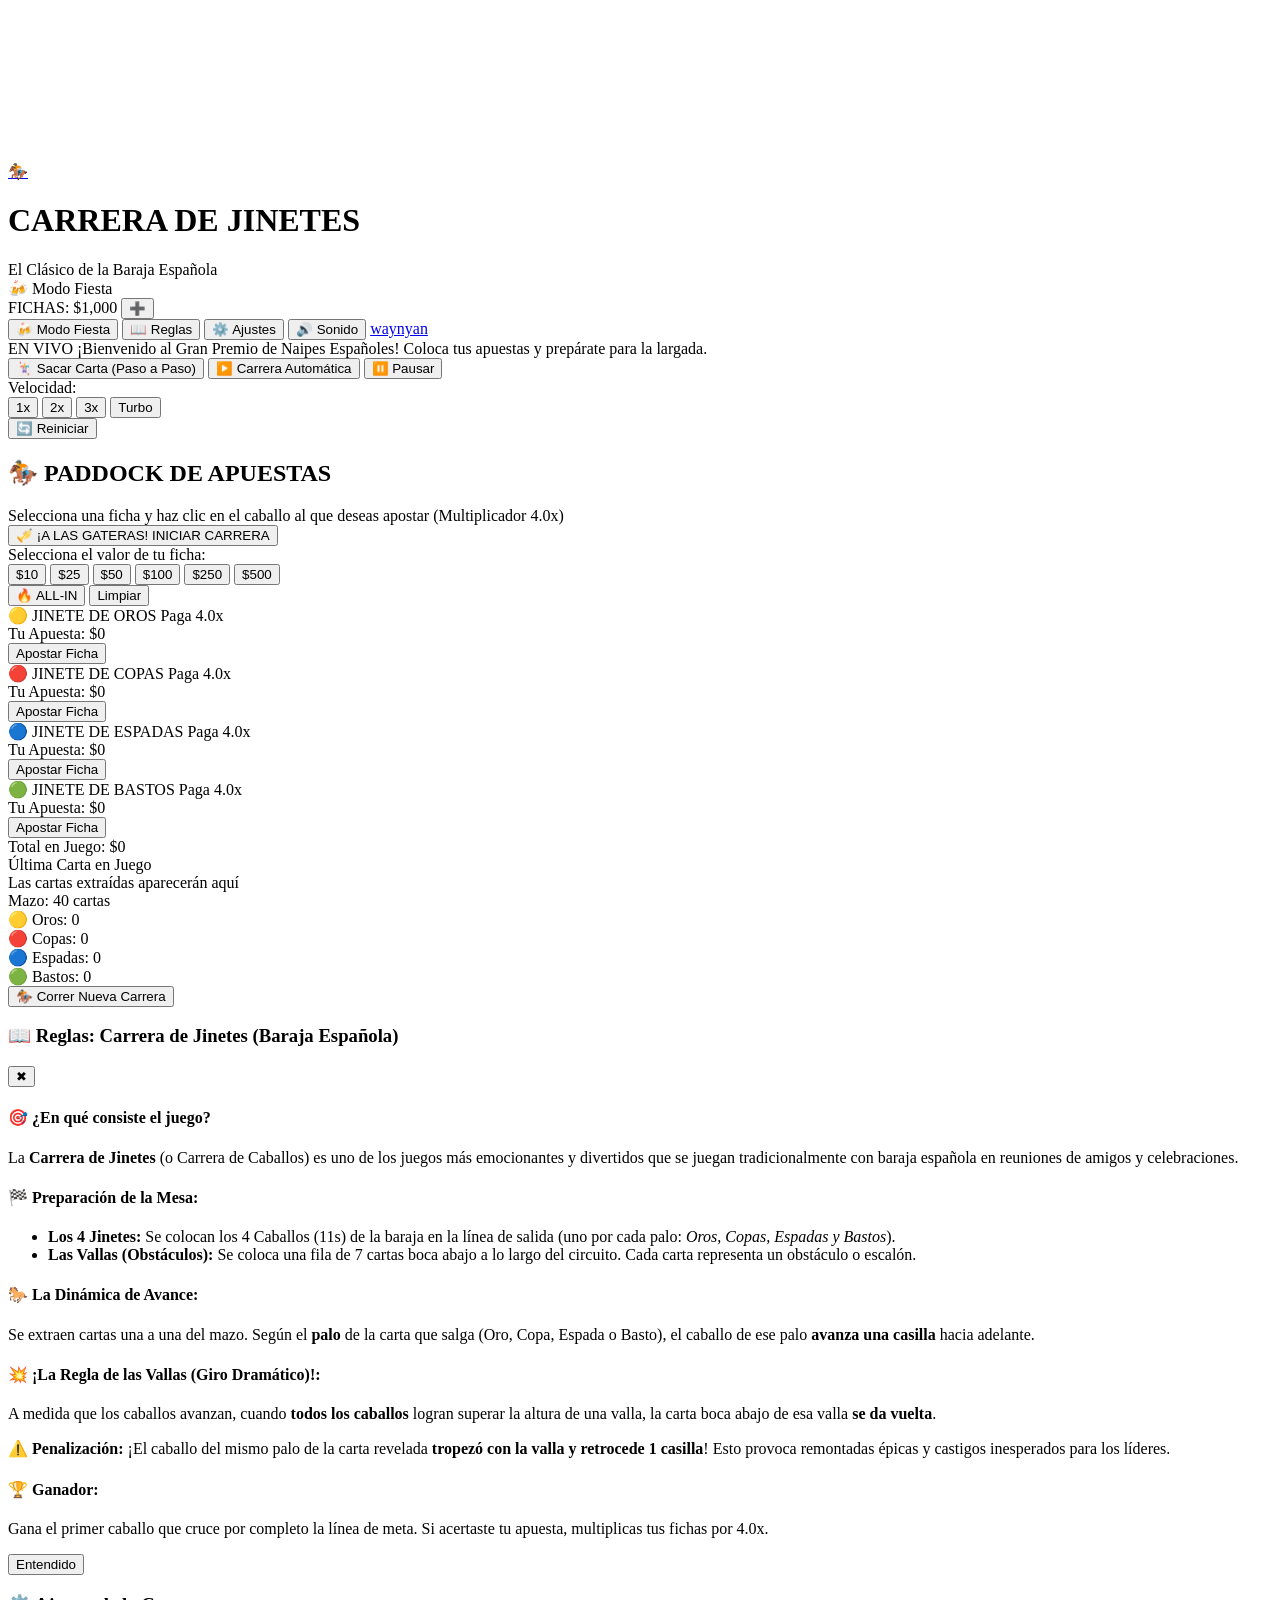
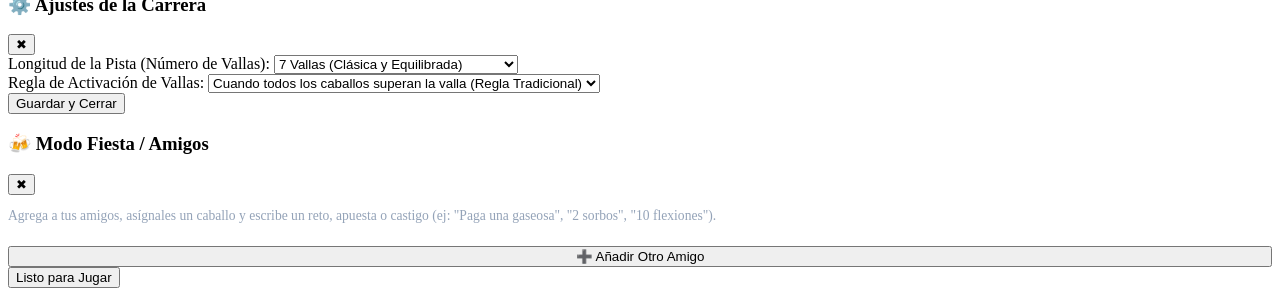
==== index.html @ e320aa8e "Corrige lógica de apuestas, vallas, móvil y agrega PWA" ====
<!DOCTYPE html>
<html lang="es">
<head>
    <meta charset="UTF-8">
    <meta name="viewport" content="width=device-width, initial-scale=1.0, viewport-fit=cover">
    <meta name="theme-color" content="#0f172a">
    <meta name="description" content="Carrera de Jinetes con baraja española de 40 cartas.">
    <title>Carrera de Jinetes - Baraja Española</title>
    <link rel="manifest" href="manifest.webmanifest">
    <link rel="icon" href="icon.svg" type="image/svg+xml">
    <link rel="stylesheet" href="style.css">
</head>
<body>
    <!-- Canvas para lluvia de confeti triunfal -->
    <canvas id="confetti-canvas"></canvas>

    <!-- Encabezado Principal -->
    <header class="game-header">
        <div class="logo-area">
            <a class="back-home logo-icon" href="../" title="Volver a gemu404.cl">🏇</a>
            <div class="title-wrap">
                <h1>CARRERA DE JINETES</h1>
                <span class="subtitle">El Clásico de la Baraja Española</span>
            </div>
        </div>

        <div class="header-actions">
            <!-- Indicador Modo Fiesta -->
            <span id="party-mode-indicator" class="party-badge-indicator hidden">🍻 Modo Fiesta</span>

            <!-- Fichas / Bankroll del Jugador -->
            <div class="bankroll-box" title="Tus fichas disponibles">
                <span class="bankroll-label">FICHAS:</span>
                <span class="bankroll-val" id="bankroll-display">$1,000</span>
                <button id="btn-reload-chips" class="btn-icon-reload" title="Recargar $500 fichas">➕</button>
            </div>

            <!-- Botones de Utilidad -->
            <button id="btn-open-party" class="btn-header" title="Jugar con amigos / retos">🍻 Modo Fiesta</button>
            <button id="btn-open-rules" class="btn-header" title="Ver reglas del juego">📖 Reglas</button>
            <button id="btn-open-settings" class="btn-header" title="Ajustes de la carrera">⚙️ Ajustes</button>
            <button id="btn-toggle-sound" class="btn-header">🔊 Sonido</button>
            <a href="waynyan/" class="btn-header" title="Versión waynyan">waynyan</a>
        </div>
    </header>

    <!-- Ticker del Relator del Hipódromo -->
    <div class="commentary-bar">
        <span class="commentary-badge">EN VIVO</span>
        <span id="commentary-text" class="commentary-text">
            ¡Bienvenido al Gran Premio de Naipes Españoles! Coloca tus apuestas y prepárate para la largada.
        </span>
    </div>

    <!-- Layout Principal -->
    <main class="main-layout">
        <!-- Sección de Pista y Carril de Carreras -->
        <section class="track-section">
            <!-- La Pista de Carreras de Naipes (Canvas / DOM Grid) -->
            <div class="track-container" id="race-track">
                <!-- Se genera dinámicamente: Salida, Vallas, Carriles y Meta -->
            </div>

            <!-- Barra de Controles durante la carrera (oculta al inicio) -->
            <div class="race-controls-bar hidden" id="race-controls-bar">
                <div class="controls-left">
                    <button id="btn-draw-card" class="btn-primary">
                        <span>🃏</span> Sacar Carta (Paso a Paso)
                    </button>
                    <button id="btn-auto-race" class="btn-secondary">
                        <span>▶️</span> Carrera Automática
                    </button>
                    <button id="btn-pause-race" class="btn-secondary btn-pause hidden">
                        <span>⏸️</span> Pausar
                    </button>
                </div>

                <div class="controls-right">
                    <div class="speed-control">
                        <span class="speed-label">Velocidad:</span>
                        <div class="speed-buttons">
                            <button class="btn-speed" data-speed="1600">1x</button>
                            <button class="btn-speed active" data-speed="1000">2x</button>
                            <button class="btn-speed" data-speed="500">3x</button>
                            <button class="btn-speed" data-speed="250">Turbo</button>
                        </div>
                    </div>
                    <button id="btn-restart-now" class="btn-header">🔄 Reiniciar</button>
                </div>
            </div>

            <!-- Panel de Apuestas / Paddock (Visible antes de largar) -->
            <div class="paddock-panel" id="paddock-panel">
                <div class="paddock-header">
                    <div>
                        <h2>🏇 PADDOCK DE APUESTAS</h2>
                        <span class="paddock-sub">Selecciona una ficha y haz clic en el caballo al que deseas apostar (Multiplicador 4.0x)</span>
                    </div>
                    <button id="btn-start-race" class="btn-primary">
                        <span>🎺</span> ¡A LAS GATERAS! INICIAR CARRERA
                    </button>
                </div>

                <!-- Selector de Fichas de Casino -->
                <div class="chips-selector-bar">
                    <span class="chips-label">Selecciona el valor de tu ficha:</span>
                    <div class="chips-list">
                        <button class="chip-btn chip-10" data-amount="10">$10</button>
                        <button class="chip-btn chip-25" data-amount="25">$25</button>
                        <button class="chip-btn chip-50 active" data-amount="50">$50</button>
                        <button class="chip-btn chip-100" data-amount="100">$100</button>
                        <button class="chip-btn chip-250" data-amount="250">$250</button>
                        <button class="chip-btn chip-500" data-amount="500">$500</button>
                    </div>
                    <div class="bet-quick-actions">
                        <button id="btn-all-in" class="btn-action-small btn-all-in">🔥 ALL-IN</button>
                        <button id="btn-clear-bets" class="btn-action-small">Limpiar</button>
                    </div>
                </div>

                <!-- Tarjetas de Apuesta de los 4 Caballos -->
                <div class="paddock-grid">
                    <!-- Jinete de Oros -->
                    <div class="suit-bet-card" data-suit="oros" style="border-top: 4px solid var(--suit-oros);">
                        <div class="suit-card-top">
                            <span class="suit-card-title">🟡 JINETE DE OROS</span>
                            <span class="suit-card-odds">Paga 4.0x</span>
                        </div>
                        <div class="suit-bet-box">
                            <span class="bet-label">Tu Apuesta:</span>
                            <span class="suit-bet-amount" data-suit="oros">$0</span>
                        </div>
                        <button class="btn-bet-suit" data-suit="oros">Apostar Ficha</button>
                    </div>

                    <!-- Jinete de Copas -->
                    <div class="suit-bet-card" data-suit="copas" style="border-top: 4px solid var(--suit-copas);">
                        <div class="suit-card-top">
                            <span class="suit-card-title">🔴 JINETE DE COPAS</span>
                            <span class="suit-card-odds">Paga 4.0x</span>
                        </div>
                        <div class="suit-bet-box">
                            <span class="bet-label">Tu Apuesta:</span>
                            <span class="suit-bet-amount" data-suit="copas">$0</span>
                        </div>
                        <button class="btn-bet-suit" data-suit="copas">Apostar Ficha</button>
                    </div>

                    <!-- Jinete de Espadas -->
                    <div class="suit-bet-card" data-suit="espadas" style="border-top: 4px solid var(--suit-espadas);">
                        <div class="suit-card-top">
                            <span class="suit-card-title">🔵 JINETE DE ESPADAS</span>
                            <span class="suit-card-odds">Paga 4.0x</span>
                        </div>
                        <div class="suit-bet-box">
                            <span class="bet-label">Tu Apuesta:</span>
                            <span class="suit-bet-amount" data-suit="espadas">$0</span>
                        </div>
                        <button class="btn-bet-suit" data-suit="espadas">Apostar Ficha</button>
                    </div>

                    <!-- Jinete de Bastos -->
                    <div class="suit-bet-card" data-suit="bastos" style="border-top: 4px solid var(--suit-bastos);">
                        <div class="suit-card-top">
                            <span class="suit-card-title">🟢 JINETE DE BASTOS</span>
                            <span class="suit-card-odds">Paga 4.0x</span>
                        </div>
                        <div class="suit-bet-box">
                            <span class="bet-label">Tu Apuesta:</span>
                            <span class="suit-bet-amount" data-suit="bastos">$0</span>
                        </div>
                        <button class="btn-bet-suit" data-suit="bastos">Apostar Ficha</button>
                    </div>
                </div>

                <div class="paddock-footer">
                    <div class="total-bet-summary">
                        Total en Juego: <span id="total-bet-display" class="total-bet-val">$0</span>
                    </div>
                </div>
            </div>
        </section>

        <!-- Barra Lateral: El Mazo y Carta Activa -->
        <aside class="side-panel">
            <div class="deck-card-box" id="side-deck-section">
                <div class="deck-box-title">Última Carta en Juego</div>
                <div class="current-card-slot" id="current-card-slot">
                    <div class="card-draw-placeholder">Las cartas extraídas aparecerán aquí</div>
                </div>
            </div>

            <!-- Contador de Cartas Restantes por Palo -->
            <div class="stats-card-box">
                <div class="deck-box-title">Mazo: <span id="deck-count">40 cartas</span></div>
                <div class="stats-grid">
                    <div class="stat-item" style="border-left: 3px solid var(--suit-oros);">
                        <span>🟡 Oros:</span>
                        <span class="stat-count" id="count-stat-oros">0</span>
                    </div>
                    <div class="stat-item" style="border-left: 3px solid var(--suit-copas);">
                        <span>🔴 Copas:</span>
                        <span class="stat-count" id="count-stat-copas">0</span>
                    </div>
                    <div class="stat-item" style="border-left: 3px solid var(--suit-espadas);">
                        <span>🔵 Espadas:</span>
                        <span class="stat-count" id="count-stat-espadas">0</span>
                    </div>
                    <div class="stat-item" style="border-left: 3px solid var(--suit-bastos);">
                        <span>🟢 Bastos:</span>
                        <span class="stat-count" id="count-stat-bastos">0</span>
                    </div>
                </div>
            </div>
        </aside>
    </main>

    <!-- Modal de Victoria y Podio -->
    <div id="modal-victory" class="modal-overlay hidden">
        <div class="modal-card">
            <div class="modal-body" id="victory-details">
                <!-- Rellenado dinámicamente con podio y premios -->
            </div>
            <div class="modal-footer">
                <button id="btn-new-race" class="btn-primary">🏇 Correr Nueva Carrera</button>
            </div>
        </div>
    </div>

    <!-- Modal de Reglas del Juego -->
    <div id="modal-rules" class="modal-overlay hidden">
        <div class="modal-card">
            <div class="modal-header">
                <h3>📖 Reglas: Carrera de Jinetes (Baraja Española)</h3>
                <button class="btn-close-modal btn-close-rules">✖</button>
            </div>
            <div class="modal-body rules-content">
                <h4>🎯 ¿En qué consiste el juego?</h4>
                <p>
                    La <strong>Carrera de Jinetes</strong> (o Carrera de Caballos) es uno de los juegos más emocionantes y divertidos que se juegan tradicionalmente con baraja española en reuniones de amigos y celebraciones.
                </p>
                <h4>🏁 Preparación de la Mesa:</h4>
                <ul>
                    <li><strong>Los 4 Jinetes:</strong> Se colocan los 4 Caballos (11s) de la baraja en la línea de salida (uno por cada palo: <em>Oros, Copas, Espadas y Bastos</em>).</li>
                    <li><strong>Las Vallas (Obstáculos):</strong> Se coloca una fila de 7 cartas boca abajo a lo largo del circuito. Cada carta representa un obstáculo o escalón.</li>
                </ul>
                <h4>🐎 La Dinámica de Avance:</h4>
                <p>
                    Se extraen cartas una a una del mazo. Según el <strong>palo</strong> de la carta que salga (Oro, Copa, Espada o Basto), el caballo de ese palo <strong>avanza una casilla</strong> hacia adelante.
                </p>
                <h4>💥 ¡La Regla de las Vallas (Giro Dramático)!:</h4>
                <p>
                    A medida que los caballos avanzan, cuando <strong>todos los caballos</strong> logran superar la altura de una valla, la carta boca abajo de esa valla <strong>se da vuelta</strong>.
                </p>
                <p>
                    ⚠️ <strong>Penalización:</strong> ¡El caballo del mismo palo de la carta revelada <strong>tropezó con la valla y retrocede 1 casilla</strong>! Esto provoca remontadas épicas y castigos inesperados para los líderes.
                </p>
                <h4>🏆 Ganador:</h4>
                <p>
                    Gana el primer caballo que cruce por completo la línea de meta. Si acertaste tu apuesta, multiplicas tus fichas por 4.0x.
                </p>
            </div>
            <div class="modal-footer">
                <button class="btn-secondary btn-close-rules">Entendido</button>
            </div>
        </div>
    </div>

    <!-- Modal de Ajustes -->
    <div id="modal-settings" class="modal-overlay hidden">
        <div class="modal-card">
            <div class="modal-header">
                <h3>⚙️ Ajustes de la Carrera</h3>
                <button class="btn-close-modal btn-close-settings">✖</button>
            </div>
            <div class="modal-body">
                <div class="form-group">
                    <label for="select-hurdles-count">Longitud de la Pista (Número de Vallas):</label>
                    <select id="select-hurdles-count">
                        <option value="5">5 Vallas (Carrera Rápida y Explosiva)</option>
                        <option value="7" selected>7 Vallas (Clásica y Equilibrada)</option>
                        <option value="9">9 Vallas (Épica de Gran Fondo)</option>
                    </select>
                </div>
                <div class="form-group">
                    <label for="select-hurdle-rule">Regla de Activación de Vallas:</label>
                    <select id="select-hurdle-rule">
                        <option value="all_cross" selected>Cuando todos los caballos superan la valla (Regla Tradicional)</option>
                        <option value="first_reaches">Cuando el primer caballo pisa la valla (Regla Caótica)</option>
                    </select>
                </div>
            </div>
            <div class="modal-footer">
                <button class="btn-secondary btn-close-settings">Guardar y Cerrar</button>
            </div>
        </div>
    </div>

    <!-- Modal de Modo Fiesta / Amigos -->
    <div id="modal-party" class="modal-overlay hidden">
        <div class="modal-card">
            <div class="modal-header">
                <h3>🍻 Modo Fiesta / Amigos</h3>
                <button class="btn-close-modal btn-close-party">✖</button>
            </div>
            <div class="modal-body">
                <p style="font-size: 0.85rem; color: #94a3b8; margin-bottom: 12px;">
                    Agrega a tus amigos, asígnales un caballo y escribe un reto, apuesta o castigo (ej: "Paga una gaseosa", "2 sorbos", "10 flexiones").
                </p>
                <div id="party-players-list">
                    <!-- Filas dinámicas -->
                </div>
                <button id="btn-add-party-player" class="btn-secondary" style="margin-top: 10px; width: 100%;">
                    ➕ Añadir Otro Amigo
                </button>
            </div>
            <div class="modal-footer">
                <button class="btn-primary btn-close-party">Listo para Jugar</button>
            </div>
        </div>
    </div>

    <!-- Scripts del Juego -->
    <script src="audio.js"></script>
    <script src="deck.js"></script>
    <script src="game.js"></script>
    <script>
        if ('serviceWorker' in navigator && location.protocol !== 'file:') {
            navigator.serviceWorker.register('sw.js').catch(() => {});
        }
    </script>
</body>
</html>
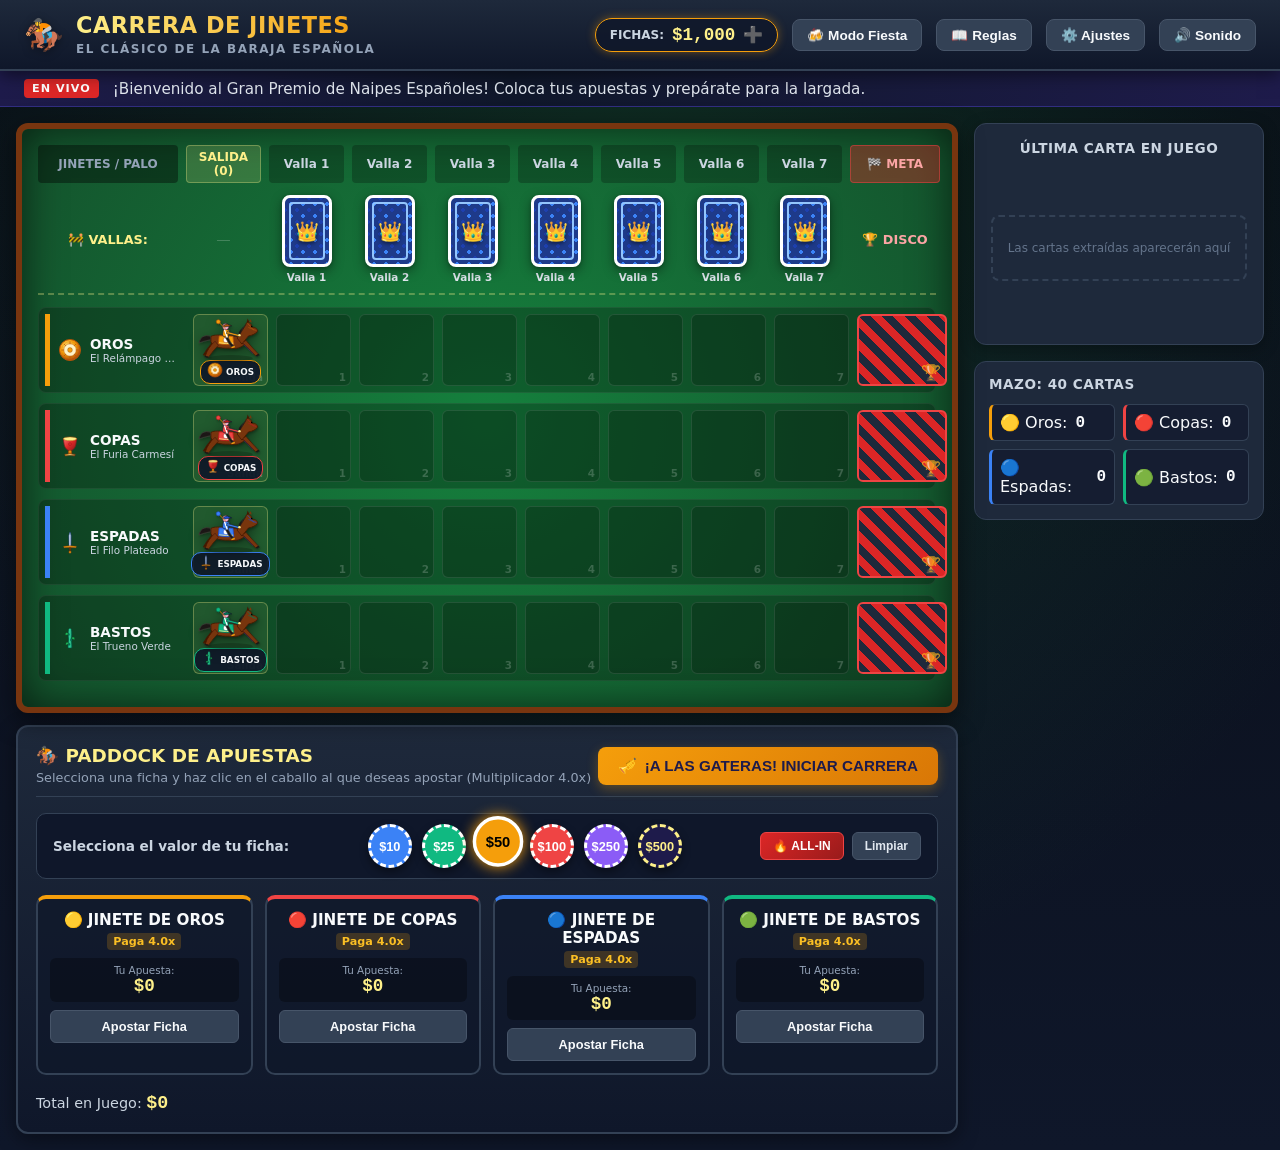
==== commit cf403976: "Importa versión original de Carrera de Jinetes" ====
--- a/index.html
+++ b/index.html
@@ -2,12 +2,8 @@
 <html lang="es">
 <head>
     <meta charset="UTF-8">
-    <meta name="viewport" content="width=device-width, initial-scale=1.0, viewport-fit=cover">
-    <meta name="theme-color" content="#0f172a">
-    <meta name="description" content="Carrera de Jinetes con baraja española de 40 cartas.">
+    <meta name="viewport" content="width=device-width, initial-scale=1.0">
     <title>Carrera de Jinetes - Baraja Española</title>
-    <link rel="manifest" href="manifest.webmanifest">
-    <link rel="icon" href="icon.svg" type="image/svg+xml">
     <link rel="stylesheet" href="style.css">
 </head>
 <body>
@@ -17,7 +13,7 @@
     <!-- Encabezado Principal -->
     <header class="game-header">
         <div class="logo-area">
-            <a class="back-home logo-icon" href="../" title="Volver a gemu404.cl">🏇</a>
+            <span class="logo-icon">🏇</span>
             <div class="title-wrap">
                 <h1>CARRERA DE JINETES</h1>
                 <span class="subtitle">El Clásico de la Baraja Española</span>
@@ -40,7 +36,6 @@
             <button id="btn-open-rules" class="btn-header" title="Ver reglas del juego">📖 Reglas</button>
             <button id="btn-open-settings" class="btn-header" title="Ajustes de la carrera">⚙️ Ajustes</button>
             <button id="btn-toggle-sound" class="btn-header">🔊 Sonido</button>
-            <a href="waynyan/" class="btn-header" title="Versión waynyan">waynyan</a>
         </div>
     </header>
 
@@ -324,10 +319,5 @@
     <script src="audio.js"></script>
     <script src="deck.js"></script>
     <script src="game.js"></script>
-    <script>
-        if ('serviceWorker' in navigator && location.protocol !== 'file:') {
-            navigator.serviceWorker.register('sw.js').catch(() => {});
-        }
-    </script>
 </body>
 </html>
--- a/style.css
+++ b/style.css
@@ -0,0 +1,1396 @@
+/* Estilos Visuales: Carrera de Jinetes (Baraja Española) */
+:root {
+    --bg-dark: #0f172a;
+    --turf-green: #15803d;
+    --turf-dark: #166534;
+    --turf-track: #14532d;
+    --wood-border: #78350f;
+    --wood-dark: #451a03;
+    --gold: #f59e0b;
+    --gold-bright: #fbbf24;
+    --gold-glow: rgba(245, 158, 11, 0.4);
+    
+    --card-width: 90px;
+    --card-height: 135px;
+    --card-radius: 8px;
+    
+    --suit-oros: #f59e0b;
+    --suit-copas: #ef4444;
+    --suit-espadas: #3b82f6;
+    --suit-bastos: #10b981;
+}
+
+* {
+    box-sizing: border-box;
+    margin: 0;
+    padding: 0;
+    user-select: none;
+    -webkit-user-select: none;
+}
+
+body {
+    font-family: 'Segoe UI', system-ui, -apple-system, BlinkMacSystemFont, Roboto, sans-serif;
+    background-color: var(--bg-dark);
+    background-image: 
+        radial-gradient(circle at 50% 20%, rgba(20, 83, 45, 0.45) 0%, transparent 70%),
+        linear-gradient(to bottom, #090d16, #0f172a 100%);
+    color: #f8fafc;
+    min-height: 100vh;
+    display: flex;
+    flex-direction: column;
+    overflow-x: hidden;
+}
+
+/* Encabezado Superior */
+.game-header {
+    background: linear-gradient(180deg, #1e293b 0%, #0f172a 100%);
+    border-bottom: 2px solid #334155;
+    padding: 12px 24px;
+    display: flex;
+    justify-content: space-between;
+    align-items: center;
+    box-shadow: 0 4px 16px rgba(0, 0, 0, 0.5);
+    z-index: 20;
+}
+
+.logo-area {
+    display: flex;
+    align-items: center;
+    gap: 12px;
+}
+
+.logo-icon {
+    font-size: 2rem;
+    filter: drop-shadow(0 2px 4px rgba(0,0,0,0.4));
+}
+
+.title-wrap h1 {
+    font-size: 1.4rem;
+    font-weight: 800;
+    background: linear-gradient(90deg, #fef08a, #f59e0b);
+    -webkit-background-clip: text;
+    -webkit-text-fill-color: transparent;
+    letter-spacing: 0.5px;
+}
+
+.subtitle {
+    font-size: 0.75rem;
+    color: #94a3b8;
+    text-transform: uppercase;
+    letter-spacing: 1.5px;
+    font-weight: 600;
+}
+
+.header-actions {
+    display: flex;
+    align-items: center;
+    gap: 14px;
+}
+
+.bankroll-box {
+    background: rgba(15, 23, 42, 0.8);
+    border: 1px solid var(--gold);
+    padding: 6px 14px;
+    border-radius: 20px;
+    display: flex;
+    align-items: center;
+    gap: 8px;
+    box-shadow: 0 0 10px var(--gold-glow);
+}
+
+.bankroll-label {
+    font-size: 0.75rem;
+    color: #cbd5e1;
+    font-weight: 600;
+}
+
+.bankroll-val {
+    font-size: 1.1rem;
+    font-weight: 800;
+    color: #fef08a;
+    font-family: monospace;
+}
+
+.btn-icon-reload {
+    background: transparent;
+    border: none;
+    color: var(--gold);
+    cursor: pointer;
+    font-size: 1rem;
+    transition: transform 0.2s;
+}
+
+.btn-icon-reload:hover {
+    transform: rotate(90deg);
+}
+
+.btn-header {
+    background: #334155;
+    color: #f8fafc;
+    border: 1px solid #475569;
+    padding: 7px 14px;
+    border-radius: 8px;
+    font-size: 0.85rem;
+    font-weight: 600;
+    cursor: pointer;
+    transition: all 0.2s;
+}
+
+.btn-header:hover {
+    background: #475569;
+    border-color: #64748b;
+}
+
+.btn-header.muted {
+    background: #451a03;
+    border-color: #78350f;
+    color: #fca5a5;
+}
+
+.party-badge-indicator {
+    background: #8b5cf6;
+    color: #ffffff;
+    font-size: 0.75rem;
+    font-weight: 700;
+    padding: 4px 10px;
+    border-radius: 12px;
+}
+
+/* Barra del Relator del Hipódromo */
+.commentary-bar {
+    background: linear-gradient(90deg, #1e1b4b, #0f172a 40%, #1e1b4b);
+    border-bottom: 1px solid #312e81;
+    padding: 8px 24px;
+    display: flex;
+    align-items: center;
+    gap: 14px;
+    font-size: 0.95rem;
+}
+
+.commentary-badge {
+    background: #dc2626;
+    color: #ffffff;
+    font-size: 0.7rem;
+    font-weight: 800;
+    padding: 3px 8px;
+    border-radius: 4px;
+    letter-spacing: 1px;
+    animation: blink-live 1.8s infinite;
+}
+
+@keyframes blink-live {
+    0%, 100% { opacity: 1; }
+    50% { opacity: 0.4; }
+}
+
+.commentary-text {
+    color: #e2e8f0;
+    font-weight: 500;
+    transition: all 0.3s ease;
+}
+
+.commentary-pulse {
+    animation: text-pop 0.4s ease;
+}
+
+@keyframes text-pop {
+    0% { transform: scale(0.98); opacity: 0.7; }
+    50% { transform: scale(1.02); color: #fef08a; }
+    100% { transform: scale(1); opacity: 1; }
+}
+
+/* Contenedor Principal */
+.main-layout {
+    display: flex;
+    flex: 1;
+    padding: 16px;
+    gap: 16px;
+    max-width: 1650px;
+    margin: 0 auto;
+    width: 100%;
+}
+
+/* Área de Pista y Carreras */
+.track-section {
+    flex: 1;
+    display: flex;
+    flex-direction: column;
+    gap: 12px;
+    min-width: 0;
+}
+
+.track-container {
+    background: radial-gradient(circle at 50% 50%, #15803d 0%, #14532d 100%);
+    border: 6px solid #78350f;
+    border-radius: 12px;
+    box-shadow: 
+        inset 0 0 40px rgba(0,0,0,0.6),
+        0 8px 24px rgba(0,0,0,0.5);
+    padding: 16px;
+    position: relative;
+    overflow-x: auto;
+}
+
+/* Alineación Perfecta de la Cuadrícula usando la variable CSS --steps-count */
+.track-steps-header {
+    display: grid;
+    grid-template-columns: 140px minmax(75px, 1fr) repeat(var(--steps-count, 7), minmax(75px, 1fr)) 90px;
+    gap: 8px;
+    margin-bottom: 6px;
+    text-align: center;
+    font-size: 0.75rem;
+    font-weight: 700;
+    color: #cbd5e1;
+    min-width: 820px;
+}
+
+.step-lane-label {
+    background: rgba(0,0,0,0.4);
+    padding: 4px;
+    border-radius: 4px;
+    color: #94a3b8;
+    display: flex;
+    align-items: center;
+    justify-content: center;
+}
+
+.step-start-label {
+    background: rgba(254, 240, 138, 0.15);
+    border: 1px solid rgba(254, 240, 138, 0.3);
+    padding: 4px;
+    border-radius: 4px;
+    color: #fef08a;
+    display: flex;
+    align-items: center;
+    justify-content: center;
+}
+
+.step-num-label {
+    background: rgba(0,0,0,0.25);
+    padding: 4px;
+    border-radius: 4px;
+    display: flex;
+    align-items: center;
+    justify-content: center;
+}
+
+.step-finish-label {
+    background: rgba(220, 38, 38, 0.4);
+    border: 1px solid rgba(239, 68, 68, 0.5);
+    color: #fca5a5;
+    padding: 4px;
+    border-radius: 4px;
+    display: flex;
+    align-items: center;
+    justify-content: center;
+}
+
+/* Fila de Vallas / Obstáculos */
+.track-hurdles-row {
+    display: grid;
+    grid-template-columns: 140px minmax(75px, 1fr) repeat(var(--steps-count, 7), minmax(75px, 1fr)) 90px;
+    gap: 8px;
+    padding: 6px 0 10px 0;
+    margin-bottom: 12px;
+    border-bottom: 2px dashed rgba(254, 240, 138, 0.3);
+    align-items: center;
+    min-width: 820px;
+}
+
+.hurdle-placeholder {
+    color: #fef08a;
+    font-weight: 800;
+    font-size: 0.8rem;
+    display: flex;
+    align-items: center;
+    justify-content: center;
+}
+
+.hurdle-empty-start {
+    color: rgba(255, 255, 255, 0.2);
+    font-size: 0.9rem;
+    display: flex;
+    align-items: center;
+    justify-content: center;
+}
+
+.hurdle-finish-banner {
+    color: #fca5a5;
+    font-weight: 800;
+    font-size: 0.8rem;
+    text-align: center;
+}
+
+.hurdle-cell {
+    display: flex;
+    flex-direction: column;
+    align-items: center;
+    gap: 4px;
+    position: relative;
+}
+
+.hurdle-label {
+    font-size: 0.65rem;
+    color: #e2e8f0;
+    font-weight: 600;
+}
+
+.hurdle-card-wrapper {
+    perspective: 800px;
+    width: 50px;
+    height: 72px;
+    transition: transform 0.6s cubic-bezier(0.4, 0, 0.2, 1);
+}
+
+.hurdle-card-wrapper .spanish-card {
+    width: 100% !important;
+    height: 100% !important;
+}
+
+.hurdle-card-wrapper .spanish-card .card-border {
+    padding: 2px;
+}
+
+.hurdle-card-wrapper .spanish-card .suit-svg {
+    width: 16px !important;
+    height: 16px !important;
+}
+
+.hurdle-card-wrapper .spanish-card .card-val {
+    font-size: 0.65rem !important;
+}
+
+.hurdle-trigger-flip {
+    animation: flip-hurdle-3d 0.8s cubic-bezier(0.4, 0, 0.2, 1) forwards;
+}
+
+@keyframes flip-hurdle-3d {
+    0% { transform: scale(1) rotateY(0deg); }
+    40% { transform: scale(1.2) translateY(-10px) rotateY(90deg); }
+    100% { transform: scale(1) translateY(0) rotateY(180deg); }
+}
+
+.hurdle-penalty-popup {
+    position: absolute;
+    top: -26px;
+    left: 50%;
+    transform: translateX(-50%);
+    background: #dc2626;
+    color: #ffffff;
+    font-size: 0.7rem;
+    font-weight: 800;
+    padding: 3px 8px;
+    border-radius: 4px;
+    white-space: nowrap;
+    box-shadow: 0 4px 10px rgba(0,0,0,0.5);
+    z-index: 15;
+    animation: bounce-penalty 0.6s infinite alternate;
+}
+
+@keyframes bounce-penalty {
+    0% { transform: translateX(-50%) translateY(0); }
+    100% { transform: translateX(-50%) translateY(-6px); }
+}
+
+/* Carriles de Caballos */
+.track-lane {
+    display: grid;
+    grid-template-columns: 140px 1fr;
+    gap: 8px;
+    margin-bottom: 10px;
+    background: rgba(0, 0, 0, 0.25);
+    border-radius: 8px;
+    padding: 6px;
+    border: 1px solid rgba(255,255,255,0.06);
+    position: relative;
+    min-width: 820px;
+}
+
+.lane-info {
+    border-left: 5px solid #ffffff;
+    padding-left: 8px;
+    display: flex;
+    align-items: center;
+    gap: 8px;
+}
+
+.lane-suit-icon {
+    display: flex;
+    align-items: center;
+}
+
+.lane-details {
+    display: flex;
+    flex-direction: column;
+}
+
+.lane-name {
+    font-size: 0.85rem;
+    font-weight: 800;
+    color: #f8fafc;
+}
+
+.lane-horse-name {
+    font-size: 0.65rem;
+    color: #cbd5e1;
+    white-space: nowrap;
+    overflow: hidden;
+    text-overflow: ellipsis;
+    max-width: 90px;
+}
+
+.lane-track-cells {
+    display: grid;
+    grid-template-columns: minmax(75px, 1fr) repeat(var(--steps-count, 7), minmax(75px, 1fr)) 90px;
+    gap: 8px;
+    align-items: center;
+}
+
+.track-cell {
+    background: rgba(0, 0, 0, 0.2);
+    border: 1px solid rgba(255, 255, 255, 0.1);
+    border-radius: 6px;
+    min-height: 72px;
+    display: flex;
+    justify-content: center;
+    align-items: center;
+    position: relative;
+    transition: background 0.2s;
+}
+
+.cell-0 {
+    background: rgba(254, 240, 138, 0.08);
+    border-color: rgba(254, 240, 138, 0.3);
+}
+
+.cell-marker {
+    position: absolute;
+    bottom: 2px;
+    right: 4px;
+    font-size: 0.65rem;
+    color: rgba(255, 255, 255, 0.2);
+    font-weight: 700;
+}
+
+.meta-marker {
+    font-size: 1rem;
+    color: rgba(255, 255, 255, 0.7);
+}
+
+.cell-finish {
+    background: repeating-linear-gradient(
+        45deg,
+        #1e293b,
+        #1e293b 8px,
+        #dc2626 8px,
+        #dc2626 16px
+    );
+    border: 2px solid #ef4444;
+}
+
+/* Jinetes en la pista */
+.horse-runner-container {
+    display: flex;
+    flex-direction: column;
+    align-items: center;
+    justify-content: center;
+    z-index: 10;
+    animation: idle-horse 1.2s ease-in-out infinite alternate;
+}
+
+.horse-sprite {
+    width: 65px;
+    height: 48px;
+    filter: drop-shadow(0 4px 6px rgba(0,0,0,0.4));
+}
+
+.horse-hud-badge {
+    background: rgba(15, 23, 42, 0.9);
+    border: 1.5px solid;
+    border-radius: 10px;
+    padding: 1px 6px;
+    display: flex;
+    align-items: center;
+    gap: 3px;
+    margin-top: -4px;
+}
+
+.horse-badge-name {
+    font-size: 0.55rem;
+    font-weight: 800;
+    color: #f8fafc;
+}
+
+@keyframes idle-horse {
+    0% { transform: translateY(0); }
+    100% { transform: translateY(-3px); }
+}
+
+.horse-advancing {
+    animation: gallop-jump 0.3s ease-out;
+}
+
+@keyframes gallop-jump {
+    0% { transform: scale(1) translateX(0); }
+    50% { transform: scale(1.15) translateY(-8px) translateX(6px); }
+    100% { transform: scale(1) translateX(0); }
+}
+
+.horse-retreating {
+    animation: stumble-back 0.4s ease-in;
+}
+
+@keyframes stumble-back {
+    0% { transform: scale(1) translateX(0); }
+    30% { transform: rotate(-15deg) translateY(-5px); }
+    100% { transform: scale(1) translateX(0); }
+}
+
+.horse-penalized-flash {
+    animation: penalty-flash 0.6s ease-out 2;
+}
+
+@keyframes penalty-flash {
+    0%, 100% { filter: brightness(1); }
+    50% { filter: brightness(2) drop-shadow(0 0 8px #ef4444); }
+}
+
+/* Barra de Controles de Carrera */
+.race-controls-bar {
+    background: #1e293b;
+    border: 1px solid #334155;
+    border-radius: 10px;
+    padding: 12px 20px;
+    display: flex;
+    justify-content: space-between;
+    align-items: center;
+    box-shadow: 0 4px 12px rgba(0,0,0,0.3);
+}
+
+.controls-left, .controls-right {
+    display: flex;
+    align-items: center;
+    gap: 12px;
+}
+
+.btn-primary {
+    background: linear-gradient(135deg, #f59e0b, #d97706);
+    color: #1e1b4b;
+    font-weight: 800;
+    font-size: 0.95rem;
+    border: none;
+    border-radius: 8px;
+    padding: 10px 20px;
+    cursor: pointer;
+    box-shadow: 0 4px 12px rgba(245, 158, 11, 0.3);
+    transition: all 0.2s;
+    display: flex;
+    align-items: center;
+    gap: 8px;
+}
+
+.btn-primary:hover:not(:disabled) {
+    transform: translateY(-2px);
+    box-shadow: 0 6px 16px rgba(245, 158, 11, 0.45);
+}
+
+.btn-secondary {
+    background: #3b82f6;
+    color: #ffffff;
+    font-weight: 700;
+    font-size: 0.9rem;
+    border: none;
+    border-radius: 8px;
+    padding: 10px 16px;
+    cursor: pointer;
+    transition: all 0.2s;
+    display: flex;
+    align-items: center;
+    gap: 6px;
+}
+
+.btn-secondary:hover:not(:disabled) {
+    background: #2563eb;
+}
+
+.btn-secondary.btn-pause {
+    background: #ef4444;
+}
+
+.btn-secondary.btn-pause:hover {
+    background: #dc2626;
+}
+
+.btn-secondary:disabled, .btn-primary:disabled {
+    opacity: 0.5;
+    cursor: not-allowed;
+    transform: none;
+}
+
+.speed-control {
+    display: flex;
+    align-items: center;
+    gap: 6px;
+    background: #0f172a;
+    padding: 4px 8px;
+    border-radius: 8px;
+    border: 1px solid #334155;
+}
+
+.speed-label {
+    font-size: 0.75rem;
+    color: #94a3b8;
+    font-weight: 600;
+}
+
+.speed-buttons {
+    display: flex;
+    gap: 4px;
+}
+
+.btn-speed {
+    background: transparent;
+    color: #cbd5e1;
+    border: none;
+    padding: 3px 8px;
+    border-radius: 4px;
+    font-size: 0.75rem;
+    font-weight: 700;
+    cursor: pointer;
+}
+
+.btn-speed.active {
+    background: #f59e0b;
+    color: #0f172a;
+}
+
+/* Panel de Apuestas / Paddock (Antes de largar) */
+.paddock-panel {
+    background: linear-gradient(180deg, #1e293b 0%, #0f172a 100%);
+    border: 2px solid #334155;
+    border-radius: 12px;
+    padding: 18px;
+    box-shadow: 0 6px 20px rgba(0,0,0,0.4);
+}
+
+.paddock-header {
+    display: flex;
+    justify-content: space-between;
+    align-items: center;
+    margin-bottom: 16px;
+    border-bottom: 1px solid #334155;
+    padding-bottom: 10px;
+}
+
+.paddock-header h2 {
+    font-size: 1.15rem;
+    color: #fef08a;
+}
+
+.paddock-sub {
+    font-size: 0.8rem;
+    color: #94a3b8;
+}
+
+.paddock-grid {
+    display: grid;
+    grid-template-columns: repeat(4, 1fr);
+    gap: 12px;
+    margin-bottom: 18px;
+}
+
+.suit-bet-card {
+    background: rgba(15, 23, 42, 0.7);
+    border: 2px solid #334155;
+    border-radius: 10px;
+    padding: 12px;
+    text-align: center;
+    transition: all 0.2s;
+    display: flex;
+    flex-direction: column;
+    align-items: center;
+    gap: 8px;
+}
+
+.suit-bet-card:hover {
+    border-color: #64748b;
+    transform: translateY(-2px);
+}
+
+.suit-card-top {
+    display: flex;
+    flex-direction: column;
+    align-items: center;
+    gap: 4px;
+}
+
+.suit-card-title {
+    font-size: 0.95rem;
+    font-weight: 800;
+    color: #f8fafc;
+}
+
+.suit-card-odds {
+    background: rgba(245, 158, 11, 0.2);
+    color: #fbbf24;
+    font-size: 0.7rem;
+    font-weight: 700;
+    padding: 2px 6px;
+    border-radius: 4px;
+}
+
+.suit-bet-box {
+    width: 100%;
+    background: rgba(0, 0, 0, 0.3);
+    border-radius: 6px;
+    padding: 6px;
+}
+
+.bet-label {
+    font-size: 0.65rem;
+    color: #94a3b8;
+    display: block;
+}
+
+.suit-bet-amount {
+    font-size: 1.1rem;
+    font-weight: 800;
+    color: #fef08a;
+    font-family: monospace;
+}
+
+.btn-bet-suit {
+    width: 100%;
+    background: #334155;
+    color: #f8fafc;
+    border: 1px solid #475569;
+    padding: 8px;
+    border-radius: 6px;
+    font-weight: 700;
+    font-size: 0.8rem;
+    cursor: pointer;
+    transition: all 0.2s;
+}
+
+.btn-bet-suit:hover {
+    background: var(--gold);
+    color: #0f172a;
+    border-color: var(--gold);
+}
+
+/* Fichas de Casino */
+.chips-selector-bar {
+    display: flex;
+    justify-content: space-between;
+    align-items: center;
+    background: #0f172a;
+    border: 1px solid #334155;
+    border-radius: 10px;
+    padding: 10px 16px;
+    margin-bottom: 16px;
+}
+
+.chips-label {
+    font-size: 0.85rem;
+    font-weight: 600;
+    color: #cbd5e1;
+}
+
+.chips-list {
+    display: flex;
+    gap: 10px;
+}
+
+.chip-btn {
+    width: 44px;
+    height: 44px;
+    border-radius: 50%;
+    border: 3px dashed #ffffff;
+    font-weight: 800;
+    font-size: 0.8rem;
+    cursor: pointer;
+    display: flex;
+    align-items: center;
+    justify-content: center;
+    box-shadow: 0 4px 8px rgba(0,0,0,0.4);
+    transition: all 0.2s;
+}
+
+.chip-btn:hover {
+    transform: scale(1.1);
+}
+
+.chip-btn.active {
+    transform: scale(1.15) translateY(-4px);
+    box-shadow: 0 0 12px var(--gold);
+    border-style: solid;
+}
+
+.chip-10 { background: #3b82f6; color: #fff; }
+.chip-25 { background: #10b981; color: #fff; }
+.chip-50 { background: #f59e0b; color: #000; }
+.chip-100 { background: #ef4444; color: #fff; }
+.chip-250 { background: #8b5cf6; color: #fff; }
+.chip-500 { background: #1e1b4b; color: #fef08a; border-color: #fef08a; }
+
+.bet-quick-actions {
+    display: flex;
+    gap: 8px;
+}
+
+.btn-action-small {
+    background: #334155;
+    color: #e2e8f0;
+    border: 1px solid #475569;
+    padding: 6px 12px;
+    border-radius: 6px;
+    font-size: 0.75rem;
+    font-weight: 700;
+    cursor: pointer;
+}
+
+.btn-action-small:hover {
+    background: #475569;
+}
+
+.btn-action-small.btn-all-in {
+    background: linear-gradient(135deg, #dc2626, #991b1b);
+    color: #fff;
+    border-color: #ef4444;
+}
+
+.paddock-footer {
+    display: flex;
+    justify-content: space-between;
+    align-items: center;
+}
+
+.total-bet-summary {
+    font-size: 0.9rem;
+    color: #cbd5e1;
+}
+
+.total-bet-val {
+    font-size: 1.15rem;
+    font-weight: 800;
+    color: #fef08a;
+    font-family: monospace;
+}
+
+/* Barra Lateral: El Mazo y Carta Activa */
+.side-panel {
+    width: 290px;
+    display: flex;
+    flex-direction: column;
+    gap: 16px;
+}
+
+.deck-card-box {
+    background: #1e293b;
+    border: 1px solid #334155;
+    border-radius: 12px;
+    padding: 16px;
+    display: flex;
+    flex-direction: column;
+    align-items: center;
+    box-shadow: 0 4px 16px rgba(0,0,0,0.3);
+}
+
+.deck-box-title {
+    font-size: 0.85rem;
+    font-weight: 700;
+    color: #cbd5e1;
+    margin-bottom: 12px;
+    text-transform: uppercase;
+    letter-spacing: 0.5px;
+}
+
+.current-card-slot {
+    min-height: 160px;
+    display: flex;
+    flex-direction: column;
+    align-items: center;
+    justify-content: center;
+    width: 100%;
+}
+
+.card-draw-placeholder {
+    color: #64748b;
+    font-size: 0.75rem;
+    text-align: center;
+    border: 2px dashed #334155;
+    border-radius: 8px;
+    padding: 24px 12px;
+    width: 100%;
+}
+
+.drawn-card-animation {
+    animation: draw-pop 0.35s cubic-bezier(0.175, 0.885, 0.32, 1.275);
+}
+
+@keyframes draw-pop {
+    0% { transform: scale(0.5) translateY(-20px); opacity: 0; }
+    100% { transform: scale(1) translateY(0); opacity: 1; }
+}
+
+.drawn-card-label {
+    margin-top: 10px;
+    font-weight: 800;
+    font-size: 0.95rem;
+    text-align: center;
+}
+
+.stats-card-box {
+    background: #1e293b;
+    border: 1px solid #334155;
+    border-radius: 12px;
+    padding: 14px;
+}
+
+.stats-grid {
+    display: grid;
+    grid-template-columns: repeat(2, 1fr);
+    gap: 8px;
+    margin-top: 10px;
+}
+
+.stat-item {
+    background: rgba(15, 23, 42, 0.6);
+    border: 1px solid #334155;
+    border-radius: 6px;
+    padding: 8px;
+    display: flex;
+    align-items: center;
+    gap: 8px;
+}
+
+.stat-count {
+    font-size: 1rem;
+    font-weight: 800;
+    font-family: monospace;
+    color: #f8fafc;
+}
+
+/* ==============================================
+   DISEÑO GRÁFICO DE LA CARTA ESPAÑOLA
+   ============================================== */
+.spanish-card {
+    width: var(--card-width);
+    height: var(--card-height);
+    background: #fffdf5;
+    border-radius: var(--card-radius);
+    box-shadow: 0 4px 12px rgba(0, 0, 0, 0.4), 0 1px 3px rgba(0,0,0,0.2);
+    position: relative;
+    overflow: hidden;
+    color: #0f172a;
+    font-family: 'Georgia', serif;
+}
+
+/* Reverso de la Baraja Española */
+.card-back {
+    background: #1e3a8a;
+    border: 3px solid #ffffff;
+}
+
+.card-back-pattern {
+    width: 100%;
+    height: 100%;
+    background-image: 
+        radial-gradient(#3b82f6 20%, transparent 20%),
+        radial-gradient(#1e40af 20%, transparent 20%);
+    background-size: 12px 12px;
+    background-position: 0 0, 6px 6px;
+    display: flex;
+    align-items: center;
+    justify-content: center;
+    padding: 4px;
+}
+
+.card-back-inner {
+    width: 100%;
+    height: 100%;
+    border: 2px solid #93c5fd;
+    border-radius: 4px;
+    display: flex;
+    align-items: center;
+    justify-content: center;
+}
+
+.card-back-crest {
+    font-size: 1.2rem;
+    text-shadow: 0 2px 4px rgba(0,0,0,0.5);
+}
+
+/* Frente de la Carta */
+.card-border {
+    position: absolute;
+    top: 4px;
+    bottom: 4px;
+    left: 4px;
+    right: 4px;
+    border: 1.5px solid #d4af37;
+    border-radius: 4px;
+    display: flex;
+    flex-direction: column;
+    justify-content: space-between;
+    padding: 4px;
+}
+
+/* Pintas tradicionales de la baraja española */
+.pintas-1 {
+    border-top: 1.5px dashed #dc2626 !important;
+    border-bottom: 1.5px dashed #dc2626 !important;
+}
+
+.pintas-2 {
+    border-top: 2px dotted #2563eb !important;
+    border-bottom: 2px dotted #2563eb !important;
+}
+
+.pintas-3 {
+    border-top: 2px double #16a34a !important;
+    border-bottom: 2px double #16a34a !important;
+}
+
+.card-corner {
+    display: flex;
+    flex-direction: column;
+    align-items: center;
+    line-height: 1;
+}
+
+.corner-tl {
+    align-self: flex-start;
+}
+
+.corner-br {
+    align-self: flex-end;
+    transform: rotate(180deg);
+}
+
+.card-val {
+    font-size: 0.9rem;
+    font-weight: 800;
+}
+
+.card-center {
+    flex: 1;
+    display: flex;
+    align-items: center;
+    justify-content: center;
+}
+
+/* Figuras: Sota, Caballo, Rey */
+.figure-frame {
+    display: flex;
+    flex-direction: column;
+    align-items: center;
+    justify-content: center;
+    text-align: center;
+}
+
+.figure-label {
+    font-size: 0.6rem;
+    font-weight: 800;
+    color: #475569;
+    letter-spacing: 0.5px;
+}
+
+.figure-title {
+    font-size: 0.55rem;
+    font-weight: 700;
+    color: #64748b;
+    margin-top: 2px;
+}
+
+/* Pips / Símbolos 2 al 7 */
+.pips-grid {
+    display: flex;
+    flex-wrap: wrap;
+    justify-content: center;
+    align-items: center;
+    gap: 4px;
+    width: 100%;
+    padding: 4px;
+}
+
+.ace-frame {
+    display: flex;
+    flex-direction: column;
+    align-items: center;
+}
+
+.ace-banner {
+    font-size: 0.6rem;
+    font-weight: 800;
+    margin-top: 4px;
+    color: #475569;
+}
+
+/* Modales */
+.modal-overlay {
+    position: fixed;
+    top: 0;
+    left: 0;
+    right: 0;
+    bottom: 0;
+    background: rgba(0, 0, 0, 0.75);
+    backdrop-filter: blur(4px);
+    display: flex;
+    align-items: center;
+    justify-content: center;
+    z-index: 100;
+}
+
+.modal-card {
+    background: #1e293b;
+    border: 1px solid #475569;
+    border-radius: 14px;
+    max-width: 620px;
+    width: 90%;
+    max-height: 85vh;
+    overflow-y: auto;
+    box-shadow: 0 10px 30px rgba(0,0,0,0.6);
+}
+
+.modal-header {
+    padding: 16px 20px;
+    border-bottom: 1px solid #334155;
+    display: flex;
+    justify-content: space-between;
+    align-items: center;
+}
+
+.modal-header h3 {
+    color: #fef08a;
+    font-size: 1.15rem;
+}
+
+.btn-close-modal {
+    background: transparent;
+    border: none;
+    color: #94a3b8;
+    font-size: 1.2rem;
+    cursor: pointer;
+}
+
+.modal-body {
+    padding: 20px;
+}
+
+.rules-content p, .rules-content li {
+    font-size: 0.9rem;
+    line-height: 1.6;
+    color: #cbd5e1;
+    margin-bottom: 8px;
+}
+
+.rules-content h4 {
+    color: #f59e0b;
+    margin: 14px 0 6px 0;
+    font-size: 1rem;
+}
+
+.form-group {
+    margin-bottom: 16px;
+}
+
+.form-group label {
+    display: block;
+    font-size: 0.85rem;
+    font-weight: 600;
+    color: #cbd5e1;
+    margin-bottom: 6px;
+}
+
+.form-group select {
+    width: 100%;
+    background: #0f172a;
+    border: 1px solid #334155;
+    color: #f8fafc;
+    padding: 8px 12px;
+    border-radius: 6px;
+    font-size: 0.9rem;
+}
+
+/* Modal de Victoria y Podio */
+.winner-hero {
+    border-radius: 10px;
+    padding: 24px;
+    text-align: center;
+    margin-bottom: 16px;
+    box-shadow: 0 4px 16px rgba(0,0,0,0.4);
+}
+
+.winner-trophy {
+    font-size: 3rem;
+}
+
+.winner-title {
+    font-size: 1.4rem;
+    font-weight: 800;
+    color: #ffffff;
+    text-shadow: 0 2px 4px rgba(0,0,0,0.5);
+    margin: 6px 0;
+}
+
+.winner-subtitle {
+    font-size: 0.9rem;
+    color: #fef08a;
+    font-weight: 600;
+}
+
+.winner-icon {
+    margin-top: 12px;
+    filter: drop-shadow(0 4px 10px rgba(0,0,0,0.4));
+}
+
+.victory-prize {
+    padding: 12px;
+    border-radius: 8px;
+    text-align: center;
+    margin-bottom: 16px;
+}
+
+.victory-prize.win {
+    background: rgba(16, 185, 129, 0.2);
+    border: 1px solid #10b981;
+    color: #a7f3d0;
+}
+
+.victory-prize.loss {
+    background: rgba(239, 68, 68, 0.2);
+    border: 1px solid #ef4444;
+    color: #fca5a5;
+}
+
+.prize-title {
+    font-weight: 800;
+    display: block;
+    font-size: 1.05rem;
+}
+
+.prize-amount {
+    font-size: 0.95rem;
+    font-weight: 700;
+    color: #fef08a;
+}
+
+.podium-grid {
+    display: grid;
+    grid-template-columns: repeat(4, 1fr);
+    gap: 8px;
+    margin-top: 10px;
+}
+
+.podium-item {
+    background: #0f172a;
+    border: 1px solid #334155;
+    border-top: 4px solid;
+    border-radius: 8px;
+    padding: 10px 4px;
+    text-align: center;
+    display: flex;
+    flex-direction: column;
+    align-items: center;
+    gap: 4px;
+}
+
+.podium-medal {
+    font-size: 1.2rem;
+}
+
+.podium-name {
+    font-size: 0.8rem;
+    font-weight: 700;
+}
+
+.podium-steps {
+    font-size: 0.7rem;
+    color: #94a3b8;
+}
+
+.modal-footer {
+    padding: 16px 20px;
+    border-top: 1px solid #334155;
+    display: flex;
+    justify-content: flex-end;
+}
+
+/* Modo Fiesta Inputs */
+.party-player-row {
+    display: grid;
+    grid-template-columns: 1fr 105px 1fr 36px;
+    gap: 8px;
+    margin-bottom: 8px;
+}
+
+.party-name-input, .party-stake-input, .party-suit-select {
+    background: #0f172a;
+    border: 1px solid #334155;
+    color: #f8fafc;
+    padding: 6px 8px;
+    border-radius: 6px;
+    font-size: 0.85rem;
+}
+
+.btn-remove-player {
+    background: rgba(239, 68, 68, 0.2);
+    border: 1px solid #ef4444;
+    border-radius: 6px;
+    color: #fca5a5;
+    cursor: pointer;
+}
+
+/* Canvas de Confeti */
+#confetti-canvas {
+    position: fixed;
+    top: 0;
+    left: 0;
+    width: 100vw;
+    height: 100vh;
+    pointer-events: none;
+    z-index: 99;
+}
+
+.hidden {
+    display: none !important;
+}
+
+/* Responsividad */
+@media (max-width: 1024px) {
+    .main-layout {
+        flex-direction: column;
+    }
+    .side-panel {
+        width: 100%;
+        flex-direction: row;
+        justify-content: space-between;
+    }
+    .deck-card-box, .stats-card-box {
+        flex: 1;
+    }
+    .paddock-grid {
+        grid-template-columns: repeat(2, 1fr);
+    }
+}
+
+@media (max-width: 640px) {
+    .game-header {
+        flex-direction: column;
+        gap: 10px;
+        align-items: flex-start;
+    }
+    .header-actions {
+        width: 100%;
+        justify-content: space-between;
+        flex-wrap: wrap;
+    }
+    .paddock-grid {
+        grid-template-columns: 1fr;
+    }
+    .chips-selector-bar {
+        flex-direction: column;
+        gap: 10px;
+    }
+}
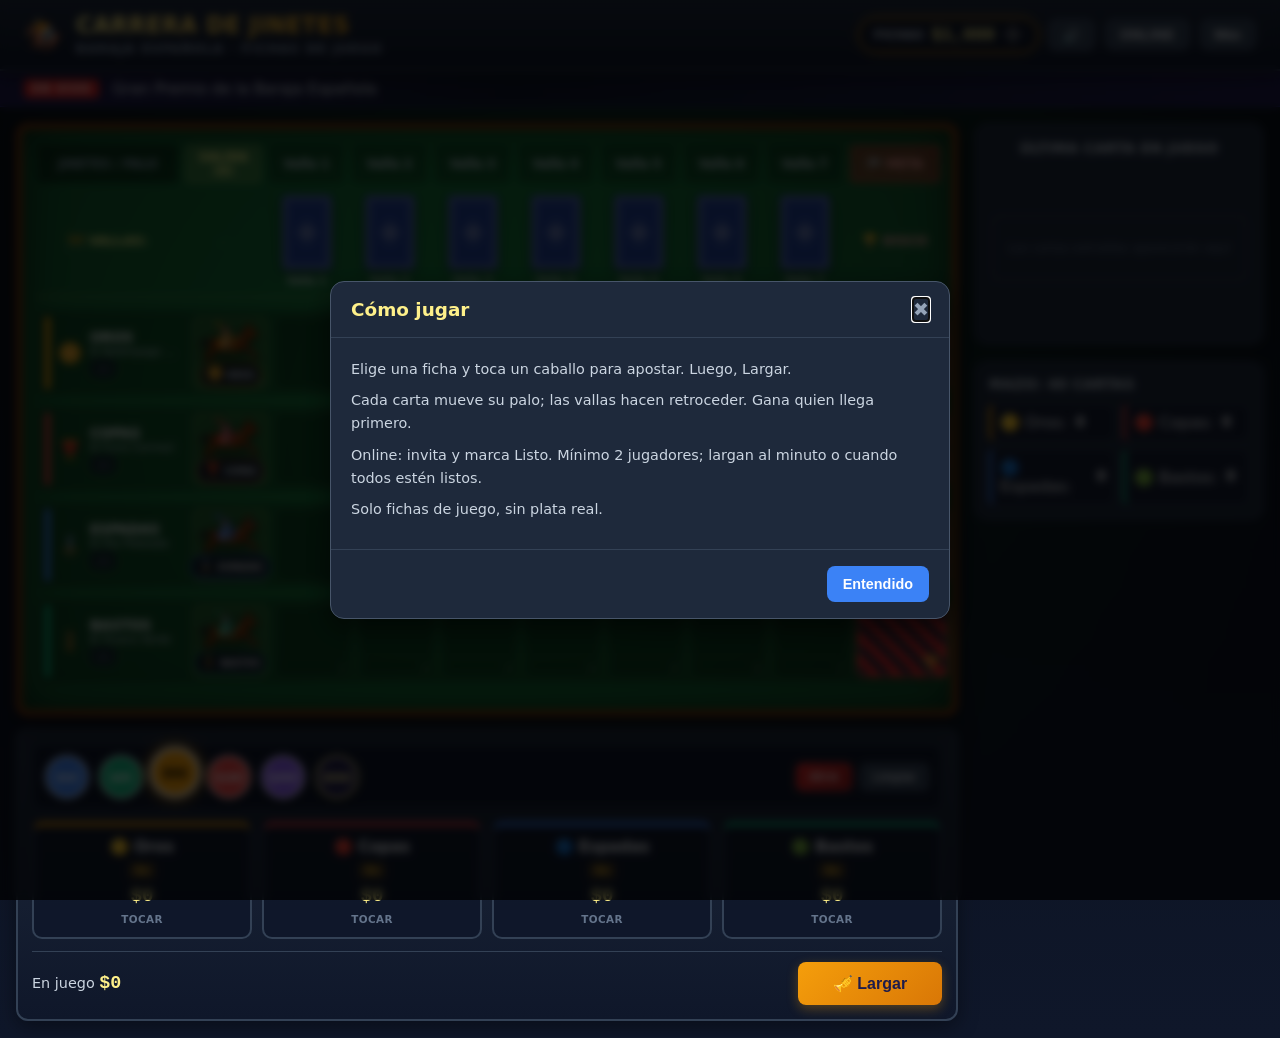
==== commit 81303f08: "Mejora UI móvil: menú Más, dock de carrera y salas online Alinea el repo con lo ya desplegado en gem" ====
--- a/index.html
+++ b/index.html
@@ -2,48 +2,54 @@
 <html lang="es">
 <head>
     <meta charset="UTF-8">
-    <meta name="viewport" content="width=device-width, initial-scale=1.0">
+    <meta name="viewport" content="width=device-width, initial-scale=1.0, viewport-fit=cover">
+    <meta name="theme-color" content="#0f172a">
+    <meta name="description" content="Carrera de Jinetes con baraja española de 40 cartas.">
     <title>Carrera de Jinetes - Baraja Española</title>
-    <link rel="stylesheet" href="style.css">
+    <link rel="manifest" href="manifest.webmanifest">
+    <link rel="icon" href="icon.svg" type="image/svg+xml">
+    <link rel="stylesheet" href="style.css?v=2.6.4-ui">
 </head>
 <body>
     <!-- Canvas para lluvia de confeti triunfal -->
     <canvas id="confetti-canvas"></canvas>
 
-    <!-- Encabezado Principal -->
+    <!-- Encabezado: título + fichas + menú (lo demás no pelea con la carrera) -->
     <header class="game-header">
         <div class="logo-area">
-            <span class="logo-icon">🏇</span>
+            <a class="back-home logo-icon" href="../" title="Volver a gemu404.cl">🏇</a>
             <div class="title-wrap">
-                <h1>CARRERA DE JINETES</h1>
-                <span class="subtitle">El Clásico de la Baraja Española</span>
+                <h1><span class="title-full">CARRERA DE JINETES</span><span class="title-short">JINETES</span></h1>
+                <span class="subtitle">Baraja española · fichas de juego</span>
             </div>
         </div>
 
         <div class="header-actions">
-            <!-- Indicador Modo Fiesta -->
-            <span id="party-mode-indicator" class="party-badge-indicator hidden">🍻 Modo Fiesta</span>
-
-            <!-- Fichas / Bankroll del Jugador -->
-            <div class="bankroll-box" title="Tus fichas disponibles">
-                <span class="bankroll-label">FICHAS:</span>
+            <span id="party-mode-indicator" class="party-badge-indicator hidden">Fiesta</span>
+
+            <div class="bankroll-box" title="Tus fichas">
+                <span class="bankroll-label">FICHAS</span>
                 <span class="bankroll-val" id="bankroll-display">$1,000</span>
-                <button id="btn-reload-chips" class="btn-icon-reload" title="Recargar $500 fichas">➕</button>
-            </div>
-
-            <!-- Botones de Utilidad -->
-            <button id="btn-open-party" class="btn-header" title="Jugar con amigos / retos">🍻 Modo Fiesta</button>
-            <button id="btn-open-rules" class="btn-header" title="Ver reglas del juego">📖 Reglas</button>
-            <button id="btn-open-settings" class="btn-header" title="Ajustes de la carrera">⚙️ Ajustes</button>
-            <button id="btn-toggle-sound" class="btn-header">🔊 Sonido</button>
-        </div>
+                <button id="btn-reload-chips" class="btn-icon-reload" title="Recargar $500">➕</button>
+            </div>
+
+            <button id="btn-toggle-sound" class="btn-header btn-iconish" title="Sonido" aria-label="Sonido">🔊</button>
+
+            <button id="btn-more" class="btn-header more-menu" type="button" aria-label="Más opciones" aria-expanded="false" aria-controls="more-menu-panel">Más</button>
+        </div>
+        <nav id="more-menu-panel" class="more-menu-panel hidden" aria-label="Opciones de juego">
+            <button id="btn-open-party" type="button">Modo Fiesta</button>
+            <button id="btn-open-rules" type="button">Reglas</button>
+            <button id="btn-open-settings" type="button">Ajustes pista</button>
+            <a href="waynyan/">Estilo waynyan</a>
+        </nav>
     </header>
 
     <!-- Ticker del Relator del Hipódromo -->
     <div class="commentary-bar">
         <span class="commentary-badge">EN VIVO</span>
         <span id="commentary-text" class="commentary-text">
-            ¡Bienvenido al Gran Premio de Naipes Españoles! Coloca tus apuestas y prepárate para la largada.
+            Gran Premio de la Baraja Española
         </span>
     </div>
 
@@ -56,121 +62,88 @@
                 <!-- Se genera dinámicamente: Salida, Vallas, Carriles y Meta -->
             </div>
 
-            <!-- Barra de Controles durante la carrera (oculta al inicio) -->
+            <!-- Dock de carrera: una sola barra, acciones claras -->
             <div class="race-controls-bar hidden" id="race-controls-bar">
-                <div class="controls-left">
-                    <button id="btn-draw-card" class="btn-primary">
-                        <span>🃏</span> Sacar Carta (Paso a Paso)
-                    </button>
-                    <button id="btn-auto-race" class="btn-secondary">
-                        <span>▶️</span> Carrera Automática
-                    </button>
-                    <button id="btn-pause-race" class="btn-secondary btn-pause hidden">
-                        <span>⏸️</span> Pausar
-                    </button>
-                </div>
-
-                <div class="controls-right">
-                    <div class="speed-control">
-                        <span class="speed-label">Velocidad:</span>
-                        <div class="speed-buttons">
-                            <button class="btn-speed" data-speed="1600">1x</button>
-                            <button class="btn-speed active" data-speed="1000">2x</button>
-                            <button class="btn-speed" data-speed="500">3x</button>
-                            <button class="btn-speed" data-speed="250">Turbo</button>
+                <div class="race-dock-main">
+                    <button id="btn-draw-card" class="btn-primary btn-dock-main" type="button">
+                        🃏 Sacar carta
+                    </button>
+                    <button id="btn-auto-race" class="btn-secondary" type="button" title="Corre sola">
+                        ▶ Auto
+                    </button>
+                    <button id="btn-pause-race" class="btn-secondary btn-pause hidden" type="button">
+                        ⏸ Pausa
+                    </button>
+                </div>
+                <div class="race-dock-side">
+                    <div class="speed-control" title="Velocidad del auto">
+                        <span class="speed-label">Vel.</span>
+                        <div class="speed-buttons seg">
+                            <button type="button" class="btn-speed" data-speed="1600">1x</button>
+                            <button type="button" class="btn-speed active" data-speed="1000">2x</button>
+                            <button type="button" class="btn-speed" data-speed="500">3x</button>
+                            <button type="button" class="btn-speed" data-speed="250">4x</button>
                         </div>
                     </div>
-                    <button id="btn-restart-now" class="btn-header">🔄 Reiniciar</button>
-                </div>
-            </div>
-
-            <!-- Panel de Apuestas / Paddock (Visible antes de largar) -->
+                    <button id="btn-restart-now" class="btn-ghost" type="button" title="Volver al paddock">Reiniciar</button>
+                </div>
+            </div>
+
+            <!-- Paddock = zona de control. Local: Largar. Online: Listo vive aquí, no arriba. -->
             <div class="paddock-panel" id="paddock-panel">
-                <div class="paddock-header">
-                    <div>
-                        <h2>🏇 PADDOCK DE APUESTAS</h2>
-                        <span class="paddock-sub">Selecciona una ficha y haz clic en el caballo al que deseas apostar (Multiplicador 4.0x)</span>
-                    </div>
-                    <button id="btn-start-race" class="btn-primary">
-                        <span>🎺</span> ¡A LAS GATERAS! INICIAR CARRERA
-                    </button>
-                </div>
-
-                <!-- Selector de Fichas de Casino -->
+
                 <div class="chips-selector-bar">
-                    <span class="chips-label">Selecciona el valor de tu ficha:</span>
                     <div class="chips-list">
-                        <button class="chip-btn chip-10" data-amount="10">$10</button>
-                        <button class="chip-btn chip-25" data-amount="25">$25</button>
-                        <button class="chip-btn chip-50 active" data-amount="50">$50</button>
-                        <button class="chip-btn chip-100" data-amount="100">$100</button>
-                        <button class="chip-btn chip-250" data-amount="250">$250</button>
-                        <button class="chip-btn chip-500" data-amount="500">$500</button>
+                        <button type="button" class="chip-btn chip-10" data-amount="10">$10</button>
+                        <button type="button" class="chip-btn chip-25" data-amount="25">$25</button>
+                        <button type="button" class="chip-btn chip-50 active" data-amount="50">$50</button>
+                        <button type="button" class="chip-btn chip-100" data-amount="100">$100</button>
+                        <button type="button" class="chip-btn chip-250" data-amount="250">$250</button>
+                        <button type="button" class="chip-btn chip-500" data-amount="500">$500</button>
                     </div>
                     <div class="bet-quick-actions">
-                        <button id="btn-all-in" class="btn-action-small btn-all-in">🔥 ALL-IN</button>
-                        <button id="btn-clear-bets" class="btn-action-small">Limpiar</button>
-                    </div>
-                </div>
-
-                <!-- Tarjetas de Apuesta de los 4 Caballos -->
+                        <button type="button" id="btn-all-in" class="btn-action-small btn-all-in">All-in</button>
+                        <button type="button" id="btn-clear-bets" class="btn-action-small">Limpiar</button>
+                    </div>
+                </div>
+
                 <div class="paddock-grid">
-                    <!-- Jinete de Oros -->
-                    <div class="suit-bet-card" data-suit="oros" style="border-top: 4px solid var(--suit-oros);">
-                        <div class="suit-card-top">
-                            <span class="suit-card-title">🟡 JINETE DE OROS</span>
-                            <span class="suit-card-odds">Paga 4.0x</span>
-                        </div>
-                        <div class="suit-bet-box">
-                            <span class="bet-label">Tu Apuesta:</span>
-                            <span class="suit-bet-amount" data-suit="oros">$0</span>
-                        </div>
-                        <button class="btn-bet-suit" data-suit="oros">Apostar Ficha</button>
-                    </div>
-
-                    <!-- Jinete de Copas -->
-                    <div class="suit-bet-card" data-suit="copas" style="border-top: 4px solid var(--suit-copas);">
-                        <div class="suit-card-top">
-                            <span class="suit-card-title">🔴 JINETE DE COPAS</span>
-                            <span class="suit-card-odds">Paga 4.0x</span>
-                        </div>
-                        <div class="suit-bet-box">
-                            <span class="bet-label">Tu Apuesta:</span>
-                            <span class="suit-bet-amount" data-suit="copas">$0</span>
-                        </div>
-                        <button class="btn-bet-suit" data-suit="copas">Apostar Ficha</button>
-                    </div>
-
-                    <!-- Jinete de Espadas -->
-                    <div class="suit-bet-card" data-suit="espadas" style="border-top: 4px solid var(--suit-espadas);">
-                        <div class="suit-card-top">
-                            <span class="suit-card-title">🔵 JINETE DE ESPADAS</span>
-                            <span class="suit-card-odds">Paga 4.0x</span>
-                        </div>
-                        <div class="suit-bet-box">
-                            <span class="bet-label">Tu Apuesta:</span>
-                            <span class="suit-bet-amount" data-suit="espadas">$0</span>
-                        </div>
-                        <button class="btn-bet-suit" data-suit="espadas">Apostar Ficha</button>
-                    </div>
-
-                    <!-- Jinete de Bastos -->
-                    <div class="suit-bet-card" data-suit="bastos" style="border-top: 4px solid var(--suit-bastos);">
-                        <div class="suit-card-top">
-                            <span class="suit-card-title">🟢 JINETE DE BASTOS</span>
-                            <span class="suit-card-odds">Paga 4.0x</span>
-                        </div>
-                        <div class="suit-bet-box">
-                            <span class="bet-label">Tu Apuesta:</span>
-                            <span class="suit-bet-amount" data-suit="bastos">$0</span>
-                        </div>
-                        <button class="btn-bet-suit" data-suit="bastos">Apostar Ficha</button>
-                    </div>
-                </div>
-
-                <div class="paddock-footer">
+                    <button type="button" class="btn-bet-suit suit-bet-card" data-suit="oros" style="border-top-color: var(--suit-oros)">
+                        <span class="suit-card-title">🟡 Oros</span>
+                        <span class="suit-card-odds">4x</span>
+                        <span class="suit-bet-amount" data-suit="oros">$0</span>
+                        <span class="suit-tap-hint">Tocar</span>
+                    </button>
+                    <button type="button" class="btn-bet-suit suit-bet-card" data-suit="copas" style="border-top-color: var(--suit-copas)">
+                        <span class="suit-card-title">🔴 Copas</span>
+                        <span class="suit-card-odds">4x</span>
+                        <span class="suit-bet-amount" data-suit="copas">$0</span>
+                        <span class="suit-tap-hint">Tocar</span>
+                    </button>
+                    <button type="button" class="btn-bet-suit suit-bet-card" data-suit="espadas" style="border-top-color: var(--suit-espadas)">
+                        <span class="suit-card-title">🔵 Espadas</span>
+                        <span class="suit-card-odds">4x</span>
+                        <span class="suit-bet-amount" data-suit="espadas">$0</span>
+                        <span class="suit-tap-hint">Tocar</span>
+                    </button>
+                    <button type="button" class="btn-bet-suit suit-bet-card" data-suit="bastos" style="border-top-color: var(--suit-bastos)">
+                        <span class="suit-card-title">🟢 Bastos</span>
+                        <span class="suit-card-odds">4x</span>
+                        <span class="suit-bet-amount" data-suit="bastos">$0</span>
+                        <span class="suit-tap-hint">Tocar</span>
+                    </button>
+                </div>
+
+                <div class="paddock-footer" id="paddock-footer">
                     <div class="total-bet-summary">
-                        Total en Juego: <span id="total-bet-display" class="total-bet-val">$0</span>
+                        En juego <span id="total-bet-display" class="total-bet-val">$0</span>
+                    </div>
+                    <div class="paddock-cta-row" id="paddock-cta-row">
+                        <!-- Online mueve aquí Listo / Invitar / Salir -->
+                        <div id="paddock-online-slot" class="paddock-online-slot hidden"></div>
+                        <button type="button" id="btn-start-race" class="btn-primary btn-largar">
+                            🎺 Largar
+                        </button>
                     </div>
                 </div>
             </div>
@@ -223,37 +196,17 @@
     </div>
 
     <!-- Modal de Reglas del Juego -->
-    <div id="modal-rules" class="modal-overlay hidden">
+    <div id="modal-rules" class="modal-overlay hidden" role="dialog" aria-modal="true" aria-labelledby="rules-title">
         <div class="modal-card">
             <div class="modal-header">
-                <h3>📖 Reglas: Carrera de Jinetes (Baraja Española)</h3>
-                <button class="btn-close-modal btn-close-rules">✖</button>
+                <h3 id="rules-title">Cómo jugar</h3>
+                <button class="btn-close-modal btn-close-rules" aria-label="Cerrar reglas">✖</button>
             </div>
             <div class="modal-body rules-content">
-                <h4>🎯 ¿En qué consiste el juego?</h4>
-                <p>
-                    La <strong>Carrera de Jinetes</strong> (o Carrera de Caballos) es uno de los juegos más emocionantes y divertidos que se juegan tradicionalmente con baraja española en reuniones de amigos y celebraciones.
-                </p>
-                <h4>🏁 Preparación de la Mesa:</h4>
-                <ul>
-                    <li><strong>Los 4 Jinetes:</strong> Se colocan los 4 Caballos (11s) de la baraja en la línea de salida (uno por cada palo: <em>Oros, Copas, Espadas y Bastos</em>).</li>
-                    <li><strong>Las Vallas (Obstáculos):</strong> Se coloca una fila de 7 cartas boca abajo a lo largo del circuito. Cada carta representa un obstáculo o escalón.</li>
-                </ul>
-                <h4>🐎 La Dinámica de Avance:</h4>
-                <p>
-                    Se extraen cartas una a una del mazo. Según el <strong>palo</strong> de la carta que salga (Oro, Copa, Espada o Basto), el caballo de ese palo <strong>avanza una casilla</strong> hacia adelante.
-                </p>
-                <h4>💥 ¡La Regla de las Vallas (Giro Dramático)!:</h4>
-                <p>
-                    A medida que los caballos avanzan, cuando <strong>todos los caballos</strong> logran superar la altura de una valla, la carta boca abajo de esa valla <strong>se da vuelta</strong>.
-                </p>
-                <p>
-                    ⚠️ <strong>Penalización:</strong> ¡El caballo del mismo palo de la carta revelada <strong>tropezó con la valla y retrocede 1 casilla</strong>! Esto provoca remontadas épicas y castigos inesperados para los líderes.
-                </p>
-                <h4>🏆 Ganador:</h4>
-                <p>
-                    Gana el primer caballo que cruce por completo la línea de meta. Si acertaste tu apuesta, multiplicas tus fichas por 4.0x.
-                </p>
+                <p>Elige una ficha y toca un caballo para apostar. Luego, Largar.</p>
+                <p>Cada carta mueve su palo; las vallas hacen retroceder. Gana quien llega primero.</p>
+                <p>Online: invita y marca Listo. Mínimo 2 jugadores; largan al minuto o cuando todos estén listos.</p>
+                <p>Solo fichas de juego, sin plata real.</p>
             </div>
             <div class="modal-footer">
                 <button class="btn-secondary btn-close-rules">Entendido</button>
@@ -316,8 +269,14 @@
     </div>
 
     <!-- Scripts del Juego -->
-    <script src="audio.js"></script>
-    <script src="deck.js"></script>
-    <script src="game.js"></script>
+    <script src="audio.js?v=2.6.4-ui"></script>
+    <script src="deck.js?v=2.6.4-ui"></script>
+    <script src="game.js?v=2.6.4-ui"></script>
+    <script src="online.js?v=2.6.4-ui"></script>
+    <script>
+        if ('serviceWorker' in navigator && location.protocol !== 'file:') {
+            navigator.serviceWorker.register('sw.js').catch(() => {});
+        }
+    </script>
 </body>
 </html>
--- a/style.css
+++ b/style.css
@@ -41,6 +41,8 @@
     overflow-x: hidden;
 }
 
+.title-short { display: none; }
+
 /* Encabezado Superior */
 .game-header {
     background: linear-gradient(180deg, #1e293b 0%, #0f172a 100%);
@@ -49,6 +51,8 @@
     display: flex;
     justify-content: space-between;
     align-items: center;
+    flex-wrap: wrap;
+    gap: 10px;
     box-shadow: 0 4px 16px rgba(0, 0, 0, 0.5);
     z-index: 20;
 }
@@ -84,7 +88,62 @@
 .header-actions {
     display: flex;
     align-items: center;
-    gap: 14px;
+    gap: 10px;
+    flex-wrap: wrap;
+    justify-content: flex-end;
+}
+
+.btn-iconish {
+    min-width: 2.5rem;
+    padding-left: 10px;
+    padding-right: 10px;
+}
+
+.more-menu {
+    position: relative;
+}
+
+.more-menu > summary {
+    list-style: none;
+    cursor: pointer;
+}
+
+.more-menu > summary::-webkit-details-marker { display: none; }
+
+.more-menu-panel {
+    position: static;
+    flex: 0 0 100%;
+    min-width: 0;
+    max-width: 100%;
+    display: grid;
+    grid-template-columns: repeat(4, minmax(0, 1fr));
+    gap: 4px;
+    padding: 6px;
+    background: #0f172a;
+    border: 1px solid #475569;
+    border-radius: 10px;
+}
+
+.more-menu-panel button,
+.more-menu-panel a {
+    display: block;
+    width: 100%;
+    text-align: left;
+    background: transparent;
+    border: none;
+    color: #e2e8f0;
+    font: inherit;
+    font-size: 0.85rem;
+    font-weight: 600;
+    padding: 8px 10px;
+    border-radius: 8px;
+    cursor: pointer;
+    text-decoration: none;
+}
+
+.more-menu-panel button:hover,
+.more-menu-panel a:hover {
+    background: #1e293b;
 }
 
 .bankroll-box {
@@ -338,26 +397,11 @@
 .hurdle-card-wrapper {
     perspective: 800px;
     width: 50px;
-    height: 72px;
     transition: transform 0.6s cubic-bezier(0.4, 0, 0.2, 1);
 }
 
 .hurdle-card-wrapper .spanish-card {
-    width: 100% !important;
-    height: 100% !important;
-}
-
-.hurdle-card-wrapper .spanish-card .card-border {
-    padding: 2px;
-}
-
-.hurdle-card-wrapper .spanish-card .suit-svg {
-    width: 16px !important;
-    height: 16px !important;
-}
-
-.hurdle-card-wrapper .spanish-card .card-val {
-    font-size: 0.65rem !important;
+    width: 100%;
 }
 
 .hurdle-trigger-flip {
@@ -366,8 +410,8 @@
 
 @keyframes flip-hurdle-3d {
     0% { transform: scale(1) rotateY(0deg); }
-    40% { transform: scale(1.2) translateY(-10px) rotateY(90deg); }
-    100% { transform: scale(1) translateY(0) rotateY(180deg); }
+    37% { transform: scale(1.2) translateY(-10px) rotateY(90deg); }
+    100% { transform: scale(1) translateY(0) rotateY(0deg); }
 }
 
 .hurdle-penalty-popup {
@@ -439,6 +483,26 @@
     max-width: 90px;
 }
 
+.lane-pot {
+    margin-top: 2px;
+    font-size: 0.78rem;
+    font-weight: 800;
+    font-variant-numeric: tabular-nums;
+    color: #94a3b8;
+    background: rgba(15, 23, 42, 0.75);
+    border: 1px solid #334155;
+    border-radius: 6px;
+    padding: 1px 6px;
+    width: fit-content;
+}
+
+.lane-pot.has-pot {
+    color: #fef08a;
+    border-color: #b45309;
+    background: rgba(120, 53, 15, 0.55);
+    box-shadow: 0 0 8px rgba(245, 158, 11, 0.25);
+}
+
 .lane-track-cells {
     display: grid;
     grid-template-columns: minmax(75px, 1fr) repeat(var(--steps-count, 7), minmax(75px, 1fr)) 90px;
@@ -555,22 +619,69 @@
     50% { filter: brightness(2) drop-shadow(0 0 8px #ef4444); }
 }
 
-/* Barra de Controles de Carrera */
+/* Dock de carrera: una barra bajo la pista */
 .race-controls-bar {
     background: #1e293b;
     border: 1px solid #334155;
-    border-radius: 10px;
-    padding: 12px 20px;
-    display: flex;
+    border-radius: 12px;
+    padding: 10px 12px;
+    display: flex;
+    flex-wrap: wrap;
     justify-content: space-between;
     align-items: center;
+    gap: 10px;
     box-shadow: 0 4px 12px rgba(0,0,0,0.3);
+    position: sticky;
+    bottom: 8px;
+    z-index: 30;
+}
+
+.race-dock-main,
+.race-dock-side {
+    display: flex;
+    align-items: center;
+    gap: 8px;
+    flex-wrap: wrap;
+}
+
+.btn-dock-main {
+    min-width: 9.5rem;
+    justify-content: center;
+}
+
+.btn-ghost {
+    background: transparent;
+    color: #cbd5e1;
+    border: 1px solid #475569;
+    border-radius: 8px;
+    padding: 8px 12px;
+    font-size: 0.8rem;
+    font-weight: 700;
+    cursor: pointer;
+}
+
+.btn-ghost:hover {
+    background: #334155;
+    color: #fff;
 }
 
 .controls-left, .controls-right {
     display: flex;
     align-items: center;
     gap: 12px;
+}
+
+.speed-buttons.seg {
+    display: inline-flex;
+    background: #0f172a;
+    border: 1px solid #334155;
+    border-radius: 8px;
+    overflow: hidden;
+}
+
+.speed-buttons.seg .btn-speed {
+    border-radius: 0;
+    padding: 6px 10px;
 }
 
 .btn-primary {
@@ -664,22 +775,25 @@
     color: #0f172a;
 }
 
-/* Panel de Apuestas / Paddock (Antes de largar) */
+/* Paddock */
 .paddock-panel {
     background: linear-gradient(180deg, #1e293b 0%, #0f172a 100%);
     border: 2px solid #334155;
     border-radius: 12px;
-    padding: 18px;
+    padding: 14px;
     box-shadow: 0 6px 20px rgba(0,0,0,0.4);
+    display: flex;
+    flex-direction: column;
+    gap: 12px;
 }
 
 .paddock-header {
     display: flex;
     justify-content: space-between;
     align-items: center;
-    margin-bottom: 16px;
-    border-bottom: 1px solid #334155;
-    padding-bottom: 10px;
+    margin-bottom: 0;
+    border-bottom: none;
+    padding-bottom: 0;
 }
 
 .paddock-header h2 {
@@ -687,41 +801,41 @@
     color: #fef08a;
 }
 
-.paddock-sub {
-    font-size: 0.8rem;
-    color: #94a3b8;
-}
-
 .paddock-grid {
     display: grid;
     grid-template-columns: repeat(4, 1fr);
-    gap: 12px;
-    margin-bottom: 18px;
-}
-
-.suit-bet-card {
-    background: rgba(15, 23, 42, 0.7);
+    gap: 10px;
+}
+
+.suit-bet-card,
+button.btn-bet-suit.suit-bet-card {
+    background: rgba(15, 23, 42, 0.85);
     border: 2px solid #334155;
+    border-top-width: 4px;
     border-radius: 10px;
-    padding: 12px;
+    padding: 12px 10px;
     text-align: center;
-    transition: all 0.2s;
+    transition: all 0.15s ease;
     display: flex;
     flex-direction: column;
     align-items: center;
-    gap: 8px;
-}
-
-.suit-bet-card:hover {
+    gap: 6px;
+    width: 100%;
+    cursor: pointer;
+    color: inherit;
+    font: inherit;
+}
+
+.suit-bet-card:hover,
+button.btn-bet-suit.suit-bet-card:hover {
     border-color: #64748b;
     transform: translateY(-2px);
-}
-
-.suit-card-top {
-    display: flex;
-    flex-direction: column;
-    align-items: center;
-    gap: 4px;
+    background: #1e293b;
+}
+
+.suit-bet-card:focus-visible {
+    outline: 2px solid var(--gold);
+    outline-offset: 2px;
 }
 
 .suit-card-title {
@@ -739,27 +853,22 @@
     border-radius: 4px;
 }
 
-.suit-bet-box {
-    width: 100%;
-    background: rgba(0, 0, 0, 0.3);
-    border-radius: 6px;
-    padding: 6px;
-}
-
-.bet-label {
+.suit-bet-amount {
+    font-size: 1.2rem;
+    font-weight: 800;
+    color: #fef08a;
+    font-family: ui-monospace, monospace;
+}
+
+.suit-tap-hint {
     font-size: 0.65rem;
-    color: #94a3b8;
-    display: block;
-}
-
-.suit-bet-amount {
-    font-size: 1.1rem;
-    font-weight: 800;
-    color: #fef08a;
-    font-family: monospace;
-}
-
-.btn-bet-suit {
+    color: #64748b;
+    font-weight: 600;
+    text-transform: uppercase;
+    letter-spacing: 0.04em;
+}
+
+.btn-bet-suit:not(.suit-bet-card) {
     width: 100%;
     background: #334155;
     color: #f8fafc;
@@ -769,25 +878,20 @@
     font-weight: 700;
     font-size: 0.8rem;
     cursor: pointer;
-    transition: all 0.2s;
-}
-
-.btn-bet-suit:hover {
-    background: var(--gold);
-    color: #0f172a;
-    border-color: var(--gold);
-}
-
-/* Fichas de Casino */
+}
+
+/* Fichas */
 .chips-selector-bar {
     display: flex;
     justify-content: space-between;
     align-items: center;
+    gap: 10px;
+    flex-wrap: wrap;
     background: #0f172a;
     border: 1px solid #334155;
     border-radius: 10px;
-    padding: 10px 16px;
-    margin-bottom: 16px;
+    padding: 10px 12px;
+    margin-bottom: 0;
 }
 
 .chips-label {
@@ -863,6 +967,29 @@
     display: flex;
     justify-content: space-between;
     align-items: center;
+    gap: 12px;
+    flex-wrap: wrap;
+    padding-top: 10px;
+    border-top: 1px solid #334155;
+}
+
+.paddock-cta-row {
+    display: flex;
+    align-items: center;
+    gap: 8px;
+    flex-wrap: wrap;
+    margin-left: auto;
+}
+
+.paddock-online-slot {
+    display: contents;
+}
+
+.btn-largar {
+    min-width: 9rem;
+    justify-content: center;
+    font-size: 1rem;
+    padding: 12px 22px;
 }
 
 .total-bet-summary {
@@ -972,160 +1099,24 @@
 }
 
 /* ==============================================
-   DISEÑO GRÁFICO DE LA CARTA ESPAÑOLA
+   CARTA ESPAÑOLA (SVG único por carta, escala nítida)
    ============================================== */
 .spanish-card {
     width: var(--card-width);
-    height: var(--card-height);
-    background: #fffdf5;
-    border-radius: var(--card-radius);
+    aspect-ratio: 2 / 3;
+    height: auto;
+    border-radius: 7%/4.7%;
     box-shadow: 0 4px 12px rgba(0, 0, 0, 0.4), 0 1px 3px rgba(0,0,0,0.2);
     position: relative;
-    overflow: hidden;
-    color: #0f172a;
-    font-family: 'Georgia', serif;
-}
-
-/* Reverso de la Baraja Española */
-.card-back {
-    background: #1e3a8a;
-    border: 3px solid #ffffff;
-}
-
-.card-back-pattern {
-    width: 100%;
-    height: 100%;
-    background-image: 
-        radial-gradient(#3b82f6 20%, transparent 20%),
-        radial-gradient(#1e40af 20%, transparent 20%);
-    background-size: 12px 12px;
-    background-position: 0 0, 6px 6px;
-    display: flex;
-    align-items: center;
-    justify-content: center;
-    padding: 4px;
-}
-
-.card-back-inner {
-    width: 100%;
-    height: 100%;
-    border: 2px solid #93c5fd;
-    border-radius: 4px;
-    display: flex;
-    align-items: center;
-    justify-content: center;
-}
-
-.card-back-crest {
-    font-size: 1.2rem;
-    text-shadow: 0 2px 4px rgba(0,0,0,0.5);
-}
-
-/* Frente de la Carta */
-.card-border {
-    position: absolute;
-    top: 4px;
-    bottom: 4px;
-    left: 4px;
-    right: 4px;
-    border: 1.5px solid #d4af37;
-    border-radius: 4px;
-    display: flex;
-    flex-direction: column;
-    justify-content: space-between;
-    padding: 4px;
-}
-
-/* Pintas tradicionales de la baraja española */
-.pintas-1 {
-    border-top: 1.5px dashed #dc2626 !important;
-    border-bottom: 1.5px dashed #dc2626 !important;
-}
-
-.pintas-2 {
-    border-top: 2px dotted #2563eb !important;
-    border-bottom: 2px dotted #2563eb !important;
-}
-
-.pintas-3 {
-    border-top: 2px double #16a34a !important;
-    border-bottom: 2px double #16a34a !important;
-}
-
-.card-corner {
-    display: flex;
-    flex-direction: column;
-    align-items: center;
-    line-height: 1;
-}
-
-.corner-tl {
-    align-self: flex-start;
-}
-
-.corner-br {
-    align-self: flex-end;
-    transform: rotate(180deg);
-}
-
-.card-val {
-    font-size: 0.9rem;
-    font-weight: 800;
-}
-
-.card-center {
-    flex: 1;
-    display: flex;
-    align-items: center;
-    justify-content: center;
-}
-
-/* Figuras: Sota, Caballo, Rey */
-.figure-frame {
-    display: flex;
-    flex-direction: column;
-    align-items: center;
-    justify-content: center;
-    text-align: center;
-}
-
-.figure-label {
-    font-size: 0.6rem;
-    font-weight: 800;
-    color: #475569;
-    letter-spacing: 0.5px;
-}
-
-.figure-title {
-    font-size: 0.55rem;
-    font-weight: 700;
-    color: #64748b;
-    margin-top: 2px;
-}
-
-/* Pips / Símbolos 2 al 7 */
-.pips-grid {
-    display: flex;
-    flex-wrap: wrap;
-    justify-content: center;
-    align-items: center;
-    gap: 4px;
-    width: 100%;
-    padding: 4px;
-}
-
-.ace-frame {
-    display: flex;
-    flex-direction: column;
-    align-items: center;
-}
-
-.ace-banner {
-    font-size: 0.6rem;
-    font-weight: 800;
-    margin-top: 4px;
-    color: #475569;
-}
+    flex: none;
+}
+.card-svg { display: block; width: 100%; height: 100%; }
+.card-paper { fill: var(--card-paper, #fffaf0); }
+.card-idx { font: 700 34px var(--card-font, Georgia, 'Times New Roman', serif); }
+.back-bg { fill: var(--back-bg, #1e3a8a); }
+.back-line { stroke: var(--back-line, #2f56b8); }
+.back-frame { stroke: var(--back-frame, #e8eefc); fill-opacity: 1; }
+.back-dot { fill: var(--back-frame, #e8eefc); }
 
 /* Modales */
 .modal-overlay {
@@ -1274,6 +1265,71 @@
     font-size: 0.95rem;
     font-weight: 700;
     color: #fef08a;
+}
+
+.bet-breakdown,
+.people-results {
+    margin: 0 0 14px;
+    padding: 12px;
+    border-radius: 10px;
+    background: #0f172a;
+    border: 1px solid #334155;
+}
+
+.bet-breakdown h4,
+.people-results h4 {
+    margin: 0 0 8px;
+    font-size: 0.9rem;
+    color: #fef08a;
+}
+
+.bet-breakdown ul,
+.result-people {
+    margin: 0;
+    padding-left: 1.1rem;
+    display: flex;
+    flex-direction: column;
+    gap: 4px;
+}
+
+.bet-breakdown li.won,
+.result-people li.won { color: #86efac; }
+.bet-breakdown li.lost,
+.result-people li.lost { color: #fca5a5; }
+.bet-breakdown li em { opacity: 0.85; font-style: normal; margin-left: 4px; }
+
+.people-results {
+    display: grid;
+    grid-template-columns: 1fr 1fr;
+    gap: 10px;
+}
+
+.people-col.win { border-left: 3px solid #10b981; padding-left: 10px; }
+.people-col.loss { border-left: 3px solid #ef4444; padding-left: 10px; }
+.people-col p,
+.result-empty { margin: 0; opacity: 0.7; font-size: 0.85rem; }
+
+.result-people li {
+    display: grid;
+    gap: 2px;
+    margin-bottom: 6px;
+}
+
+.result-people li span {
+    display: block;
+    font-size: 0.78rem;
+    opacity: 0.9;
+}
+
+.podium-pot {
+    margin-top: 4px;
+    font-size: 0.72rem;
+    font-weight: 700;
+    color: #fde68a;
+}
+
+@media (max-width: 640px) {
+    .people-results { grid-template-columns: 1fr; }
 }
 
 .podium-grid {
@@ -1377,20 +1433,116 @@
 
 @media (max-width: 640px) {
     .game-header {
+        flex-direction: row;
+        gap: 6px;
+        align-items: center;
+        padding: 8px;
+    }
+    .logo-area { gap: 4px; min-width: 0; }
+    .logo-icon { font-size: 1.25rem; }
+    .title-wrap h1 { font-size: .85rem; letter-spacing: 0; }
+    .title-full, .subtitle, .bankroll-label { display: none; }
+    .title-short { display: inline; }
+    .header-actions {
+        width: auto;
+        margin-left: auto;
+        justify-content: flex-end;
+        flex-wrap: nowrap;
+        gap: 4px;
+    }
+    .btn-header { font-size: .66rem; padding: 7px 6px; min-height: 34px; }
+    .btn-iconish { min-width: 30px; padding: 4px; }
+    .bankroll-box { padding: 4px; gap: 3px; }
+    .bankroll-val { font-size: .85rem; }
+    .btn-icon-reload { font-size: .7rem; width: 20px; height: 26px; }
+    .party-badge-indicator { display: none; }
+    .more-menu-panel { grid-template-columns: repeat(2, minmax(0, 1fr)); }
+    #paddock-footer {
+        position: sticky;
+        bottom: 0;
+        z-index: 10;
+        background: #0f172a;
+        padding: 10px 6px calc(10px + env(safe-area-inset-bottom, 0px));
+        margin: 0 -6px -6px;
+    }
+    #paddock-cta-row { gap: 6px; }
+    .btn-largar { min-width: 7rem; padding: 12px; }
+    .paddock-grid {
+        grid-template-columns: 1fr 1fr;
+    }
+    .paddock-header {
         flex-direction: column;
+        align-items: stretch;
         gap: 10px;
-        align-items: flex-start;
-    }
-    .header-actions {
-        width: 100%;
-        justify-content: space-between;
-        flex-wrap: wrap;
-    }
-    .paddock-grid {
-        grid-template-columns: 1fr;
     }
     .chips-selector-bar {
         flex-direction: column;
         gap: 10px;
     }
-}
+    .chips-list { justify-content: flex-start; }
+    .commentary-bar { font-size: 0.85rem; padding: 8px 10px; }
+}
+
+/* ===== Ajustes v2 ===== */
+.hurdle-hit .hurdle-label { color: #fca5a5; font-weight: 800; }
+.hurdle-hit.hit-oros .hurdle-label { color: var(--suit-oros); }
+.hurdle-hit.hit-copas .hurdle-label { color: var(--suit-copas); }
+.hurdle-hit.hit-espadas .hurdle-label { color: var(--suit-espadas); }
+.hurdle-hit.hit-bastos .hurdle-label { color: var(--suit-bastos); }
+.lane-hit { animation: lane-hit 0.9s ease; }
+@keyframes lane-hit { 0%, 100% { background-color: transparent; } 30% { background-color: rgba(239, 68, 68, 0.28); } }
+#btn-restart-now.armed { background: #b91c1c; color: #fff; border-color: #fecaca; }
+#btn-restart-now.armed::after { content: ' ¿Seguro?'; }
+button:disabled { opacity: 0.45; cursor: not-allowed; }
+.back-home { color: inherit; text-decoration: none; display: inline-flex; align-items: center; }
+#confetti-canvas { pointer-events: none; }
+@media (prefers-reduced-motion: reduce) { *, *::before, *::after { animation-duration: 0.01ms !important; transition-duration: 0.01ms !important; } }
+a.btn-header { text-decoration: none; display: inline-flex; align-items: center; }
+
+/* ===== Móvil: pista compacta que cabe sin scroll horizontal ===== */
+.main-layout > * { min-width: 0; }
+@media (max-width: 640px) {
+    .main-layout { padding: 8px; gap: 10px; }
+    .track-container { padding: 6px; border-width: 3px; }
+    .track-steps-header { display: none; }
+    .track-hurdles-row, .track-lane, .track-steps-header { min-width: 0; }
+    .track-hurdles-row {
+        grid-template-columns: 30px repeat(calc(var(--steps-count, 7) + 2), minmax(0, 1fr));
+        gap: 3px;
+    }
+    .track-lane { grid-template-columns: 30px minmax(0, 1fr); gap: 3px; }
+    .lane-track-cells { grid-template-columns: repeat(calc(var(--steps-count, 7) + 2), minmax(0, 1fr)); gap: 3px; }
+    .hurdle-placeholder span, .hurdle-empty-start span, .hurdle-finish-banner span { display: none; }
+    .hurdle-label { font-size: 0.5rem; white-space: nowrap; overflow: hidden; max-width: 100%; }
+    .hurdle-card-wrapper { width: 100%; max-width: 34px; }
+    .lane-horse-name { display: none; }
+    .lane-name { font-size: 0.55rem; }
+    .lane-details { display: flex; gap: 2px; min-width: 0; }
+    .lane-pot { font-size: 0.58rem; padding: 0 3px; max-width: 100%; }
+    .lane-info { padding-left: 3px; border-left-width: 3px; gap: 4px; }
+    .lane-suit-icon .suit-svg { width: 18px; height: 18px; }
+    .track-lane { grid-template-columns: 58px minmax(0, 1fr) !important; }
+    .track-cell { min-height: 48px; }
+    .track-cell .cell-marker { display: none; }
+    .horse-sprite { width: 100%; max-width: 34px; height: auto; }
+    .horse-hud-badge { display: none; }
+    .race-controls-bar { flex-wrap: wrap; gap: 8px; }
+    .controls-left, .controls-right { width: 100%; flex-wrap: wrap; gap: 8px; }
+    .controls-left > button { flex: 1 1 140px; }
+    .side-panel { flex-direction: column; }
+    .modal-card { width: 96%; }
+    .podium-grid { grid-template-columns: repeat(2, 1fr); }
+}
+
+/* Controles táctiles: caben sin recortar fichas ni acciones de carrera. */
+@media (max-width: 640px) {
+    .chips-list { width: 100%; gap: 6px; justify-content: space-between; }
+    .chip-btn { flex: 0 1 44px; min-width: 32px; height: 42px; font-size: .7rem; }
+    .chips-selector-bar { padding: 10px 6px; }
+    .race-controls-bar { bottom: 0; padding-bottom: calc(10px + env(safe-area-inset-bottom, 0px)); }
+    .race-dock-main, .race-dock-side { width: 100%; flex-wrap: nowrap; gap: 6px; }
+    .race-dock-main .btn-dock-main { min-width: 0; flex: 1; }
+    .race-dock-main > button { padding: 12px 8px; min-height: 44px; }
+    .race-dock-side { justify-content: space-between; }
+    .speed-buttons button { min-height: 38px; }
+}
